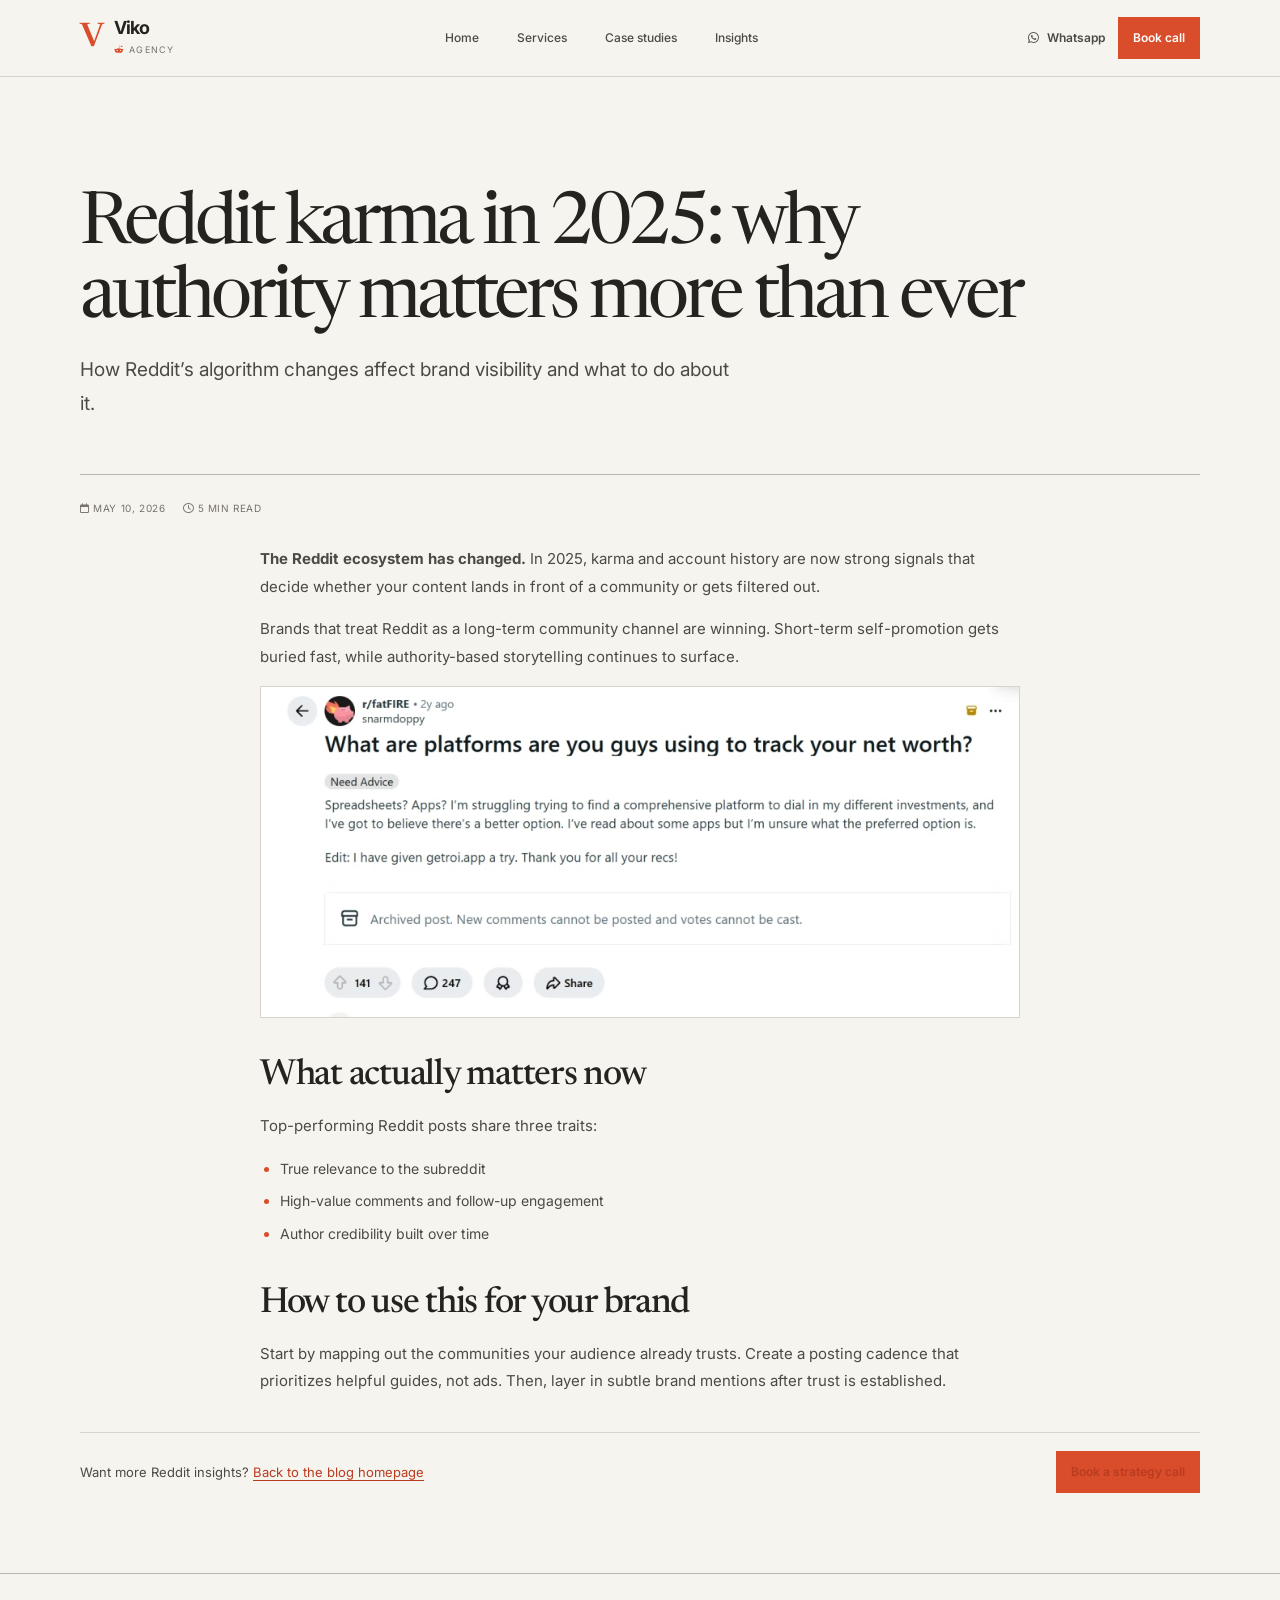
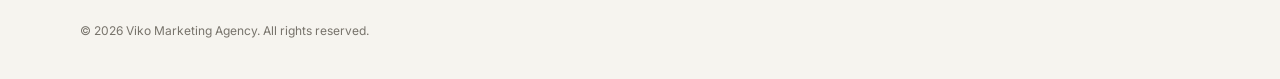
==== blog-post.html @ 3f508599 "Initial Viko website redesign" ====
<!DOCTYPE html>
<html lang="en">

<head>
    <meta charset="UTF-8">
    <meta name="viewport" content="width=device-width, initial-scale=1.0">
    <meta name="description" content="Viko Blog Post - Full article view for Reddit marketing insights">
    <title>Viko Blog Post</title>
    <link rel="icon" href="favicon-96x96.png" type="image/png" sizes="96x96">
    <link rel="icon" href="favicon-48x48.png" type="image/png" sizes="48x48">
    <link rel="shortcut icon" href="favicon.ico">
    <link rel="icon" href="favicon.ico" sizes="any">
    <link rel="apple-touch-icon" href="apple-touch-icon.png" sizes="180x180">
    <link rel="manifest" href="site.webmanifest">
    <meta name="theme-color" content="#f6f4ef">
    <link rel="preconnect" href="https://fonts.googleapis.com">
    <link rel="preconnect" href="https://fonts.gstatic.com" crossorigin>
    <link rel="stylesheet" href="https://cdnjs.cloudflare.com/ajax/libs/font-awesome/6.0.0-beta3/css/all.min.css">
    <link href="https://fonts.googleapis.com/css2?family=Inter:wght@400;500;600;700&family=Newsreader:opsz,wght@6..72,400;6..72,500;6..72,600&display=swap" rel="stylesheet">
    <link rel="stylesheet" href="styles.css">
</head>

<body>
    <header class="site-header">
        <div class="container header-inner">
            <a href="blog.html" class="logo">
                <div class="logo-icon">V</div>
                <div class="logo-text">
                    <h1>Viko</h1>
                    <div class="tagline">
                        <i class="fab fa-reddit-alien"></i>
                        <span>agency</span>
                    </div>
                </div>
            </a>
            <nav class="primary-nav" aria-label="Main navigation">
                <a href="index.html">Home</a>
                <a href="index.html#capabilities">Services</a>
                <a href="index.html#services">Case studies</a>
                <a href="blog.html">Insights</a>
            </nav>
            <div class="header-actions">
                <a href="https://wa.me/254726979973?text=Hi%20Viko%2C%20I%20want%20to%20grow%20on%20Reddit" class="btn btn-wa"
                    role="button" aria-label="Contact via WhatsApp"><i class="fab fa-whatsapp"></i> Whatsapp</a>
                <a href="index.html#booking" class="btn btn-primary">Book call</a>
            </div>
        </div>
    </header>

    <main>
        <section class="hero">
            <div class="container">
                <h1 id="post-title">Loading article…</h1>
                <p id="post-description">Read a full Viko blog article with support for images, video embeds, and rich formatting.</p>
            </div>
        </section>

        <section class="container post-panel">
            <div class="post-meta" id="post-meta"></div>
            <div class="post-content" id="post-content"></div>
            <div class="post-footer">
                <p>Want more Reddit insights? <a href="blog.html">Back to the blog homepage</a></p>
                <a href="index.html#booking" class="btn btn-primary">Book a strategy call</a>
            </div>
        </section>
    </main>

    <footer class="footer">
        <div class="container">
            <p>© 2026 Viko Marketing Agency. All rights reserved.</p>
        </div>
    </footer>

    <script>
        const posts = {
            'blog-1': {
                title: 'Reddit karma in 2025: why authority matters more than ever',
                description: 'How Reddit’s algorithm changes affect brand visibility and what to do about it.',
                date: 'May 10, 2026',
                readTime: '5 min read',
                content: `
                    <p><strong>The Reddit ecosystem has changed.</strong> In 2025, karma and account history are now strong signals that decide whether your content lands in front of a community or gets filtered out.</p>
                    <p>Brands that treat Reddit as a long-term community channel are winning. Short-term self-promotion gets buried fast, while authority-based storytelling continues to surface.</p>
                    <img src="case-study-1.png" alt="Reddit authority campaign snapshot">
                    <h2>What actually matters now</h2>
                    <p>Top-performing Reddit posts share three traits:</p>
                    <ul>
                        <li>True relevance to the subreddit</li>
                        <li>High-value comments and follow-up engagement</li>
                        <li>Author credibility built over time</li>
                    </ul>
                    <h2>How to use this for your brand</h2>
                    <p>Start by mapping out the communities your audience already trusts. Create a posting cadence that prioritizes helpful guides, not ads. Then, layer in subtle brand mentions after trust is established.</p>
                `
            },
            'blog-2': {
                title: 'How to build Reddit authority without direct promotions',
                description: 'Practical strategies for organic community growth and long-term karma gains.',
                date: 'April 22, 2026',
                readTime: '6 min read',
                content: `
                    <p>Direct promotion is rarely welcomed on Reddit. The smarter approach is to earn authority through value-first contributions.</p>
                    <h2>Authority checklist</h2>
                    <ul>
                        <li>Respond to questions with real answers</li>
                        <li>Share case studies without overt selling</li>
                        <li>Use comments to help, not to pitch</li>
                    </ul>
                    <p>This is the content style that builds trust and drives better long-term results.</p>
                `
            },
            'blog-3': {
                title: 'Reddit content funnels: turning posts into qualified leads',
                description: 'How to design campaigns that convert community engagement into business results.',
                date: 'March 30, 2026',
                readTime: '7 min read',
                content: `
                    <p>Reddit content can be the top of a funnel when it’s designed to educate first, then invite conversation.</p>
                    <h2>Funnel stages</h2>
                    <ol>
                        <li>Awareness: a high-value post that solves a problem</li>
                        <li>Interest: comments that answer follow-up questions</li>
                        <li>Consideration: private messages or site visits driven by trust</li>
                    </ol>
                    <p>This process works best when the brand avoids hard selling and focuses on community value.</p>
                `
            },
            'blog-4': {
                title: 'AI SEO for Reddit: optimizing content for LLM indexing',
                description: 'How to structure your Reddit posts for better AI search visibility.',
                date: 'February 18, 2026',
                readTime: '8 min read',
                content: `
                    <p>AI search now indexes Reddit content more aggressively. Posts that answer questions clearly are more likely to be surfaced.</p>
                    <h2>Best practice</h2>
                    <p>Use concise headings and write responses that can be read independently of the comments thread.</p>
                    <img src="case-study-6.png" alt="AI SEO Reddit campaign snapshot">
                `
            },
            'blog-5': {
                title: 'Building community trust: the foundation of Reddit marketing',
                description: 'Why authentic engagement beats paid promotion every time.',
                date: 'January 10, 2026',
                readTime: '6 min read',
                content: `
                    <p>Trust is the most valuable currency on Reddit. Without it, even great content will fail.</p>
                    <h2>What trust looks like</h2>
                    <p>Authentic accounts, consistent activity, and real problem solving.</p>
                `
            },
            'blog-6': {
                title: 'Reputation management on Reddit: crisis prevention and recovery',
                description: 'How to protect and rebuild your brand’s online reputation.',
                date: 'December 5, 2025',
                readTime: '9 min read',
                content: `
                    <p>Reddit communities can turn quickly. The best defense is proactive reputation management.</p>
                    <h2>Recovery plan</h2>
                    <p>Respond transparently, own mistakes, and continue providing value.</p>
                `
            }
        };

        function getQueryParam(name) {
            const urlParams = new URLSearchParams(window.location.search);
            return urlParams.get(name);
        }

        const postId = getQueryParam('id') || 'blog-1';
        const post = posts[postId];

        const titleEl = document.getElementById('post-title');
        const descriptionEl = document.getElementById('post-description');
        const metaEl = document.getElementById('post-meta');
        const contentEl = document.getElementById('post-content');
        const imageSizes = {
            'case-study-1.png': [936, 408],
            'case-study-6.png': [936, 474],
        };

        function optimizeImages(html) {
            return html.replace(/<img([^>]*)src="([^"]+\.png)"([^>]*)>/g, (match, beforeSrc, src, afterSrc) => {
                const [width, height] = imageSizes[src] || [];
                const dimensions = width && height ? ` width="${width}" height="${height}"` : '';
                const avifSrc = src.replace(/\.png$/, '.avif');

                return `<picture>
                    <source srcset="${avifSrc}" type="image/avif">
                    <img${beforeSrc}src="${src}"${afterSrc}${dimensions} loading="lazy" decoding="async">
                </picture>`;
            });
        }

        if (!post) {
            titleEl.textContent = 'Article not found';
            descriptionEl.textContent = 'Return to the blog homepage and pick another story.';
            contentEl.innerHTML = '<p style="color: #f5a623;">We could not find the requested article. <a href="blog.html" style="color: #ff4500; text-decoration: underline;">Go back to the blog</a>.</p>';
        } else {
            titleEl.textContent = post.title;
            descriptionEl.textContent = post.description;
            metaEl.innerHTML = `
                <span><i class="far fa-calendar"></i> ${post.date}</span>
                <span><i class="far fa-clock"></i> ${post.readTime}</span>
            `;
            contentEl.innerHTML = optimizeImages(post.content);
        }
    </script>
</body>

</html>
---- styles.css ----
:root {
    color-scheme: light;
    --paper: #f6f4ef;
    --paper-deep: #eeeae2;
    --ink: #25231f;
    --ink-soft: #4d4a44;
    --muted: #77736b;
    --line: #d9d4ca;
    --line-strong: #bdb6aa;
    --accent: #d94d2b;
    --accent-dark: #b93b20;
    --viko-bg: var(--paper);
    --viko-card: #fffefa;
    --viko-border: var(--line);
    --viko-orange: var(--accent);
    --viko-orange-bright: var(--accent);
    --viko-orange-glow: transparent;
    --viko-blue: #4a7dff;
    --viko-purple: #8a63d2;
    --viko-text: var(--ink);
    --viko-meta: var(--muted);
    --serif: 'Newsreader', Georgia, serif;
    --sans: 'Inter', Arial, sans-serif;
    --measure: 1120px;
}

*, *::before, *::after { box-sizing: border-box; }
html { scroll-behavior: smooth; scroll-padding-top: 88px; }
body {
    margin: 0;
    min-width: 320px;
    overflow-x: hidden;
    background: var(--paper);
    color: var(--ink);
    font: 400 16px/1.7 var(--sans);
    -webkit-font-smoothing: antialiased;
}
::selection { background: var(--accent); color: #fff; }
a { color: inherit; }
button, input, textarea { font: inherit; }
button { color: inherit; }
img { display: block; max-width: 100%; }
.container { width: min(calc(100% - 64px), var(--measure)); margin-inline: auto; }
.gradient-bg, .noise { display: none; }

/* Quiet masthead: wordmark, clear text navigation, and one direct action. */
.site-header {
    position: sticky;
    z-index: 100;
    top: 0;
    border-bottom: 1px solid var(--line);
    background: rgba(246,244,239,.96);
    backdrop-filter: blur(12px);
    -webkit-backdrop-filter: blur(12px);
}
.header-inner { display: flex; min-height: 76px; align-items: center; justify-content: space-between; gap: 26px; }
.logo { display: inline-flex; flex: 0 0 auto; align-items: center; gap: 10px; color: var(--ink); text-decoration: none; }
.logo * { text-decoration: none; }
.logo-icon { color: var(--accent); font: 600 34px/.9 var(--serif); }
.logo-text h1 { margin: 0; font: 700 18px/1.1 var(--sans); letter-spacing: -.06em; }
.logo-text .tagline { display: flex; align-items: center; gap: 5px; margin-top: 4px; color: var(--muted); font-size: 9px; letter-spacing: .13em; text-transform: uppercase; }
.tagline i { color: var(--accent); }
.primary-nav { display: flex; align-items: center; justify-content: center; gap: clamp(18px, 3vw, 38px); }
.primary-nav a { color: var(--ink-soft); font-size: 12px; font-weight: 500; text-decoration: none; transition: color .16s ease; }
.primary-nav a:hover { color: var(--accent); }
.header-actions { display: flex; flex: 0 0 auto; align-items: center; gap: 13px; }

.btn {
    display: inline-flex;
    min-height: 42px;
    align-items: center;
    justify-content: center;
    gap: 8px;
    padding: 9px 15px;
    border: 0;
    border-radius: 0;
    background: transparent;
    color: var(--ink);
    cursor: pointer;
    font-size: 12px;
    font-weight: 600;
    line-height: 1.35;
    text-decoration: none;
    transition: color .16s ease, background .16s ease;
}
.btn:hover { color: var(--accent); }
.btn:focus-visible, a:focus-visible, summary:focus-visible { outline: 2px solid var(--accent); outline-offset: 4px; }
.btn-primary { background: var(--accent); color: #fff; }
.btn-primary:hover { background: var(--accent-dark); color: #fff; }
.btn-outline { padding-inline: 0; border-bottom: 1px solid var(--line-strong); }
.btn-wa { padding-inline: 0; color: var(--ink-soft); }
.btn-wa:hover { color: var(--accent); }
.cta-row { display: flex; flex-wrap: wrap; align-items: center; gap: 10px 19px; margin-top: 27px; }
.cta-row .btn-outline { min-height: 38px; }

/* Front page: one strong statement, compact proof, then useful detail. */
.hero { padding: clamp(66px, 9vw, 112px) 0 54px; text-align: left; }
.hero-grid { display: grid; grid-template-columns: minmax(0,1.2fr) minmax(330px,.8fr); align-items: end; gap: clamp(38px, 5vw, 72px); }
.hero-title, .hero h1 {
    max-width: 900px;
    margin: 0 0 22px;
    color: var(--ink);
    font: 400 clamp(58px, 8vw, 104px)/.98 var(--serif);
    letter-spacing: -.055em;
}
.hero > .container > h1 { max-width: 1000px; margin-bottom: 16px; font-size: clamp(40px, 6vw, 72px); line-height: 1.03; }
.hero-title span { color: var(--accent); font-style: italic; }
.hero p { max-width: 650px; margin: 0; color: var(--ink-soft); font-size: clamp(16px, 1.8vw, 19px); line-height: 1.75; }
.hero-grid > div:first-child > p { max-width: 620px; }
.hero-stats { display: flex; flex-wrap: wrap; gap: 0; margin-top: 36px; border-block: 1px solid var(--line); }
.stat { display: flex; align-items: baseline; gap: 8px; padding: 12px 20px 12px 0; margin-right: 20px; }
.stat + .stat { padding-left: 20px; border-left: 1px solid var(--line); }
.stat-number { color: var(--ink); font: 600 22px/1.2 var(--serif); letter-spacing: -.03em; }
.stat-label { color: var(--muted); font-size: 11px; }
.hero-visual { min-width: 0; }
.package-preview { padding: 0; border: 0; background: transparent; box-shadow: none; }
.package-preview-header { padding: 0 0 14px; border-bottom: 1px solid var(--line-strong); }
.eyebrow, .section-kicker { color: var(--accent); font-size: 10px; font-weight: 700; letter-spacing: .13em; text-transform: uppercase; }
.package-preview h2 { margin: 7px 0 0; font: 500 23px/1.15 var(--serif); letter-spacing: -.025em; }
.package-count { display: none; }
.package-preview-list { padding: 0; }
.package-preview-item { display: grid; grid-template-columns: 1fr auto; gap: 2px 10px; padding: 12px 0; border-bottom: 1px solid var(--line); }
.package-preview-item strong, .package-preview-item span { display: block; }
.package-preview-icon { display: none; }
.package-preview-item strong { font-size: 11px; font-weight: 600; }
.package-preview-item span { color: var(--muted); font-size: 10px; }
.package-preview-price { grid-column: 2; grid-row: 1 / span 2; align-self: center; color: var(--ink-soft); font-size: 10px; white-space: nowrap; }
.package-preview > .btn { width: auto !important; margin-top: 14px !important; padding-left: 0; }

main > section { scroll-margin-top: 88px; }
.content-section, .packages-section { padding: clamp(66px, 8vw, 105px) 0; }
.content-section:nth-of-type(even) { background: transparent; }
.section-heading-row { display: flex; align-items: end; justify-content: space-between; gap: 42px; margin-bottom: 34px; }
.section-heading-row > div { max-width: 690px; }
.section-heading-row > p { max-width: 380px; margin: 0 0 3px; color: var(--muted); font-size: 13px; }
.section-title { max-width: 760px; margin: 9px 0 0; color: var(--ink); font: 400 clamp(34px, 4.8vw, 58px)/1.05 var(--serif); letter-spacing: -.045em; }
.section-lead { max-width: 720px; margin: 13px 0 32px; color: var(--ink-soft); font-size: 14px; }
.split-section { display: grid; grid-template-columns: 1.05fr .95fr; gap: clamp(34px, 7vw, 96px); }
.narrative-panel, .proof-panel { padding: 0; border: 0; border-radius: 0; background: transparent; box-shadow: none; }
.narrative-panel h2, .proof-panel h3 { margin: 9px 0 18px; color: var(--ink); font: 400 clamp(28px, 3.5vw, 42px)/1.13 var(--serif); letter-spacing: -.04em; }
.narrative-panel p, .proof-panel p { color: var(--ink-soft); font-size: 14px; }
.proof-panel { padding-left: clamp(24px, 4vw, 54px); border-left: 1px solid var(--line-strong); }
.proof-panel h3 { font-size: 30px; }
.proof-list { display: grid; margin-top: 22px; border-top: 1px solid var(--line); }
.proof-item { display: flex; align-items: baseline; gap: 14px; padding: 12px 0; border-bottom: 1px solid var(--line); }
.proof-item > i { color: var(--accent); font-size: 12px; }
.proof-item strong, .proof-item span { display: block; }
.proof-item strong { font-size: 12px; }
.proof-item span { margin-top: 2px; color: var(--muted); font-size: 11px; }

/* Services as an indexed editorial list, not a collection of floating cards. */
.capability-grid, .why-grid { display: grid; grid-template-columns: repeat(2,minmax(0,1fr)); column-gap: clamp(24px, 6vw, 80px); counter-reset: service; }
.capability-card, .why-card { position: relative; min-height: 0; padding: 19px 0 21px; border: 0; border-top: 1px solid var(--line); border-radius: 0; background: transparent; box-shadow: none; transition: border-color .18s ease; }
.capability-card { display: grid; grid-template-columns: 32px 1fr; align-content: start; column-gap: 10px; counter-increment: service; }
.capability-card::before { grid-row: 1 / span 2; color: var(--accent); content: '0' counter(service); font: 500 13px var(--serif); }
.capability-card > i, .why-card > i { display: none; }
.capability-card h3, .why-card h3 { margin: 0 0 5px; color: var(--ink); font: 500 22px/1.25 var(--serif); letter-spacing: -.02em; }
.capability-card p, .why-card p { grid-column: 2; max-width: 490px; margin: 0; color: var(--muted); font-size: 12px; line-height: 1.65; }
.capability-card:hover, .why-card:hover { transform: none; border-color: var(--accent); background: transparent; }
.why-card { padding-left: 0; }
.why-card h3 { font-size: 20px; }
.why-card p { grid-column: auto; }

.packages-section { border-block: 1px solid var(--line); background: var(--paper-deep); }
.packages-grid { display: grid; grid-template-columns: repeat(3,minmax(0,1fr)); margin-top: 31px; border-top: 1px solid var(--line-strong); }
.package-card { display: flex; flex-direction: column; padding: 23px 24px 18px 0; border: 0; border-radius: 0; border-top: 3px solid transparent; background: transparent; box-shadow: none; }
.package-card + .package-card { padding-left: 24px; border-left: 1px solid var(--line); }
.package-card.featured { border-color: var(--accent); background: transparent; box-shadow: none; }
.package-card-top { display: flex; align-items: center; justify-content: space-between; gap: 12px; }
.package-card-icon { display: none; }
.package-tag { padding: 0; border: 0; border-radius: 0; color: var(--muted); font-size: 9px; letter-spacing: .12em; text-transform: uppercase; }
.package-card h3 { min-height: 0; margin: 21px 0 11px; color: var(--ink); font: 500 27px/1.08 var(--serif); letter-spacing: -.035em; }
.package-price { color: var(--ink); font: 500 30px/1.2 var(--serif); letter-spacing: -.035em; }
.package-price span { color: var(--muted); font: 400 11px var(--sans); letter-spacing: 0; }
.package-summary { min-height: 64px; margin: 12px 0 17px; color: var(--ink-soft); font-size: 12px; }
.package-features { display: grid; gap: 8px; margin: 0 0 21px; padding: 15px 0 0; border-top: 1px solid var(--line); list-style: none; }
.package-features li { position: relative; padding-left: 15px; color: var(--ink-soft); font-size: 11px; }
.package-features li::before { position: absolute; top: 0; left: 0; color: var(--accent); content: '—'; }
.package-card > .btn { width: max-content; margin-top: auto; }

#services.container { padding-top: 76px; padding-bottom: 78px; }
#services > .section-title { margin-bottom: 24px; }
.services-grid { display: grid; grid-template-columns: 1fr; }
.service-tile { display: grid; grid-template-columns: 22px minmax(0,1fr) minmax(130px,220px); align-items: center; gap: 14px; padding: 14px 0; border: 0; border-top: 1px solid var(--line); border-radius: 0; background: transparent; cursor: pointer; transition: border-color .18s ease; }
.service-tile:last-child { border-bottom: 1px solid var(--line); }
.service-tile:hover { transform: none; border-color: var(--accent); background: transparent; }
.service-icon { color: var(--accent); font-size: 12px; }
.service-tile h3 { margin: 0; color: var(--ink); font: 500 20px/1.2 var(--serif); }
.service-tile:hover h3 { color: var(--accent-dark); }
.service-thumb-container { overflow: hidden; border: 0; border-radius: 0; background: var(--paper-deep); }
.service-thumb-container picture { display: block; }
.service-thumb { width: 100%; height: 76px; object-fit: cover; filter: saturate(.78); transition: filter .2s ease; }
.service-tile:hover .service-thumb { transform: none; filter: saturate(1); }

.faq-grid { display: grid; grid-template-columns: 1fr; border-top: 1px solid var(--line-strong); }
.faq-item { padding: 17px 0; border: 0; border-bottom: 1px solid var(--line); border-radius: 0; background: transparent; box-shadow: none; }
.faq-item summary { position: relative; padding-right: 34px; color: var(--ink); cursor: pointer; font: 500 21px/1.3 var(--serif); list-style: none; }
.faq-item summary::-webkit-details-marker { display: none; }
.faq-item summary::after { position: absolute; top: -2px; right: 4px; color: var(--accent); content: '+'; font: 400 24px var(--sans); }
.faq-item[open] summary::after { content: '−'; }
.faq-item p { max-width: 760px; margin: 12px 0 0; color: var(--muted); font-size: 13px; }
.booking-section { margin: 72px 0; padding: clamp(30px, 6vw, 62px) 0; border: 0; border-block: 1px solid var(--line-strong); border-radius: 0; background: transparent; box-shadow: none; text-align: center; }
.booking-header h2 { margin: 0; color: var(--ink); font: 400 clamp(38px, 6vw, 66px)/1.02 var(--serif); letter-spacing: -.05em; }
.booking-header p { margin: 13px 0 22px; color: var(--muted); font-size: 14px; }
.booking-btn-group { display: flex; flex-wrap: wrap; justify-content: center; gap: 12px 21px; }
.inquiry-form { margin-bottom: 80px; padding: 0; border: 0; border-radius: 0; background: transparent; box-shadow: none; }
.inquiry-form h2 { margin: 0 0 12px !important; color: var(--ink); font: 400 clamp(35px, 5vw, 54px)/1.08 var(--serif) !important; }
.inquiry-form > p { color: var(--muted) !important; font-size: 14px !important; }
.form-grid { display: grid; grid-template-columns: 1fr 1fr; gap: 22px; }
.form-group { position: relative; }
.form-group.full-width { grid-column: 1 / -1; }
.form-group input, .form-group textarea { width: 100%; padding: 15px 2px 10px; border: 0; border-bottom: 1px solid var(--line-strong); border-radius: 0; outline: none; background: transparent; color: var(--ink); }
.form-group textarea { min-height: 105px; resize: vertical; }
.form-group input:focus, .form-group textarea:focus { border-color: var(--accent); box-shadow: none; }
.form-group label { position: absolute; top: 12px; left: 2px; color: var(--muted); pointer-events: none; transition: transform .15s ease, font-size .15s ease; }
.form-group input:focus ~ label, .form-group input:not(:placeholder-shown) ~ label, .form-group textarea:focus ~ label, .form-group textarea:not(:placeholder-shown) ~ label { transform: translateY(-9px); color: var(--accent); font-size: 10px; }

.footer { padding: 35px 0 25px; border-top: 1px solid var(--line-strong); background: transparent; }
.footer-grid { display: grid; grid-template-columns: 1.5fr 1fr 1fr 1fr; gap: 24px; }
.footer h3, .footer h4 { color: var(--ink); }
.footer p, .footer li { color: var(--muted); font-size: 12px; }
.footer a { color: var(--ink-soft); text-decoration: none; }
.footer a:hover { color: var(--accent); }
.footer ul { padding: 0; list-style: none; }
.social-links { display: flex; gap: 12px; }
.social-links a { color: var(--ink-soft); }
.social-links a:hover { color: var(--accent); }

/* Long-form pages read like articles, with metadata and media on the same grid. */
.service-panel, .case-panel, .post-panel { margin: 0 auto 80px; padding: 25px 0 0; border: 0; border-top: 1px solid var(--line-strong); border-radius: 0; background: transparent; box-shadow: none; }
.service-panel { width: min(calc(100% - 64px), var(--measure)); }
.service-meta, .case-meta, .post-meta { display: flex; flex-wrap: wrap; justify-content: flex-start; gap: 8px 18px; margin-bottom: 28px; }
.service-meta span, .case-meta span, .post-meta span { padding: 0; border: 0; border-radius: 0; background: transparent; color: var(--muted); font-size: 10px; letter-spacing: .06em; text-transform: uppercase; }
.service-content, .case-content, .post-content { max-width: 760px; margin-inline: auto; }
.case-title, .post-title { color: var(--ink); font: 400 clamp(36px, 5vw, 58px)/1.05 var(--serif); letter-spacing: -.045em; }
.service-content h2, .case-content h2, .case-content h3, .post-content h2, .post-content h3 { margin: 38px 0 12px; color: var(--ink); font: 500 clamp(25px, 3.2vw, 36px)/1.13 var(--serif); letter-spacing: -.035em; }
.case-content h3, .post-content h3 { font-size: 27px; }
.service-content p, .case-content p, .post-content p, .post-footer p { color: var(--ink-soft); font-size: 15px; line-height: 1.85; }
.service-content ul, .case-content ul, .post-content ul, .post-content ol { display: grid; gap: 9px; margin: 17px 0 26px; padding-left: 20px; color: var(--ink-soft); font-size: 14px; }
.service-content li::marker, .case-content li::marker, .post-content li::marker { color: var(--accent); }
.service-image { margin-top: 28px; }
.service-image img, .case-content img, .post-content img, .case-content iframe, .post-content iframe { width: 100%; height: auto; border: 1px solid var(--line); border-radius: 0; }
.service-image picture, .case-content picture, .post-content picture { display: block; }
.case-content figure { margin: 30px 0; }
.case-content figcaption { margin-top: 9px; color: var(--muted); font-size: 11px; }
.case-content img.readable-screenshot { width: auto; max-width: 100%; margin-inline: auto; }
.case-content blockquote { margin: 26px 0; padding: 5px 0 5px 19px; border-left: 2px solid var(--accent); background: transparent; color: var(--ink-soft); font: 400 22px/1.4 var(--serif); }
.case-content a, .post-content a, .post-footer a { color: var(--accent-dark); text-decoration-thickness: 1px; text-underline-offset: 3px; }
.case-content a:hover, .post-content a:hover, .post-footer a:hover { color: var(--ink); }
.post-footer { display: flex; flex-wrap: wrap; align-items: center; justify-content: space-between; gap: 16px; margin-top: 37px; padding-top: 18px; border-top: 1px solid var(--line); }
.post-footer p { margin: 0; font-size: 13px; }

.blog-grid { display: grid; grid-template-columns: 1fr; padding-bottom: 75px; }
.blog-card { display: grid; grid-template-columns: 180px minmax(0,1fr); overflow: hidden; border: 0; border-top: 1px solid var(--line); border-radius: 0; background: transparent; box-shadow: none; transition: border-color .18s ease; }
.blog-card:last-child { border-bottom: 1px solid var(--line); }
.blog-card:hover { transform: none; border-color: var(--accent); }
.blog-image { display: grid; min-height: 142px; place-items: center; border: 0; background: var(--paper-deep); color: var(--accent); font-size: 27px; }
.blog-content { padding: 18px 0 18px 24px; }
.blog-meta { display: flex; flex-wrap: wrap; gap: 12px; color: var(--muted); font-size: 10px; }
.blog-content h3 { margin: 8px 0 5px; color: var(--ink); font: 500 25px/1.15 var(--serif); letter-spacing: -.025em; }
.blog-content p { margin: 0 0 9px; color: var(--muted); font-size: 12px; }
.read-more { color: var(--accent-dark); font-size: 11px; font-weight: 600; text-decoration: none; }
.read-more i { margin-left: 5px; }

.modal { position: fixed; z-index: 200; inset: 0; display: none; align-items: center; justify-content: center; padding: 20px; background: rgba(37,35,31,.52); backdrop-filter: blur(3px); }
.modal.active { display: flex; }
.modal-content { position: relative; width: min(100%, 760px); max-height: min(88vh, 900px); overflow: auto; padding: 34px; border: 1px solid var(--line-strong); border-radius: 0; background: var(--paper); box-shadow: 0 18px 55px rgba(37,35,31,.16); }
.modal-close { position: absolute; top: 12px; right: 15px; border: 0; background: transparent; color: var(--ink); cursor: pointer; font-size: 27px; }
.modal-title { margin: 0 42px 8px 0; color: var(--ink); font: 500 32px/1.1 var(--serif); }
.modal-meta, .modal-body { color: var(--ink-soft); }
#calendlyContainer { width: min(100%, 900px); height: min(85vh, 800px); overflow: hidden; padding: 0; }
#calendlyInline, #calendlyInline iframe, .calendly-inline-widget, #calendlyContainer iframe { width: 100% !important; height: 100% !important; }

.comparison-section { border-block: 1px solid var(--line); background: var(--paper-deep); }
.comparison-wrap { overflow-x: auto; }
.comparison-table { width: 100%; border-collapse: collapse; text-align: left; }
.comparison-table th, .comparison-table td { min-width: 170px; padding: 15px 18px; border-bottom: 1px solid var(--line); vertical-align: top; }
.comparison-table thead th { color: var(--muted); font-size: 10px; font-weight: 600; letter-spacing: .1em; text-transform: uppercase; }
.comparison-table tbody th { color: var(--ink); font: 500 18px/1.25 var(--serif); }
.comparison-table td { color: var(--ink-soft); font-size: 12px; }
.comparison-table th:last-child, .comparison-table td:last-child { color: var(--ink); }

body.thankyou-page { display: flex; min-height: 100vh; align-items: center; justify-content: center; padding: 24px; text-align: center; }
.panel { width: min(100%, 650px); padding: clamp(32px, 7vw, 64px); border: 0; border-block: 1px solid var(--line-strong); border-radius: 0; background: transparent; box-shadow: none; }
.panel h1 { margin: 0 0 15px; color: var(--ink); font: 400 clamp(42px, 8vw, 68px)/1.02 var(--serif); letter-spacing: -.05em; }
.panel p { margin: 0 0 25px; color: var(--muted); font-size: 15px; }

@media (max-width: 900px) {
    .hero-grid { grid-template-columns: 1fr; align-items: start; }
    .hero-visual { max-width: 620px; }
    .package-preview-list { display: grid; grid-template-columns: repeat(3,minmax(0,1fr)); gap: 15px; }
    .package-preview-item { grid-template-columns: 1fr; align-content: start; }
    .package-preview-price { grid-column: auto; grid-row: auto; margin-top: 5px; }
    .split-section { grid-template-columns: 1fr; gap: 30px; }
    .proof-panel { padding: 25px 0 0; border-top: 1px solid var(--line-strong); border-left: 0; }
    .packages-grid { grid-template-columns: 1fr; }
    .package-card, .package-card + .package-card { padding: 22px 0; border-left: 0; border-bottom: 1px solid var(--line); }
    .package-card.featured { border-color: var(--accent); }
    .package-summary { min-height: 0; }
    .footer-grid { grid-template-columns: repeat(2,minmax(0,1fr)); }
}

@media (max-width: 640px) {
    .container, .service-panel { width: min(calc(100% - 36px), var(--measure)); }
    .header-inner { min-height: 65px; flex-wrap: wrap; gap: 0 12px; padding-block: 9px; }
    .logo-icon { font-size: 29px; }
    .logo-text h1 { font-size: 16px; }
    .primary-nav { order: 3; flex: 1 0 100%; justify-content: space-between; gap: 7px; padding-top: 9px; border-top: 1px solid var(--line); }
    .primary-nav a { font-size: 10px; white-space: nowrap; }
    .header-actions { margin-left: auto; }
    .header-actions .btn { min-height: 35px; padding: 7px 10px; font-size: 10px; white-space: nowrap; }
    .header-actions .btn-wa { display: none; }
    .header-actions .btn i { display: none; }
    .hero { padding: 60px 0 42px; }
    .hero-title, .hero h1 { font-size: clamp(53px, 14vw, 74px); }
    .hero-grid { gap: 33px; }
    .hero-stats { margin-top: 26px; }
    .hero-stats { display: grid; grid-template-columns: repeat(3,minmax(0,1fr)); }
    .stat { display: block; padding: 10px 7px 10px 0; margin: 0; }
    .stat + .stat { padding-left: 7px; }
    .stat-number { font-size: 18px; }
    .stat-label { display: block; font-size: 9px; }
    .cta-row { gap: 7px 14px; }
    .cta-row .btn { font-size: 10px; }
    .package-preview-list { grid-template-columns: 1fr; gap: 0; }
    .package-preview-item { grid-template-columns: 1fr auto; }
    .package-preview-price { grid-column: 2; grid-row: 1 / span 2; margin: 0; }
    .content-section, .packages-section { padding: 58px 0; }
    .section-heading-row { display: block; margin-bottom: 24px; }
    .section-heading-row > p { margin-top: 14px; }
    .capability-grid, .why-grid { grid-template-columns: 1fr; }
    .capability-card { padding-block: 15px; }
    .service-tile { grid-template-columns: 18px minmax(0,1fr) 86px; gap: 9px; }
    .service-tile h3 { font-size: 16px; }
    .service-thumb { height: 57px; }
    .booking-section { margin: 48px 0; }
    .booking-btn-group { flex-direction: column; align-items: center; }
    .booking-btn-group .btn { width: max-content; }
    .form-grid { grid-template-columns: 1fr; }
    .form-group.full-width { grid-column: auto; }
    .inquiry-form form > div:last-child { flex-direction: column; align-items: flex-start; }
    .footer-grid { grid-template-columns: 1fr 1fr; gap: 15px; }
    .service-panel, .case-panel, .post-panel { margin-bottom: 55px; padding-top: 18px; }
    .service-meta, .case-meta, .post-meta { gap: 7px 12px; }
    .post-footer { align-items: flex-start; flex-direction: column; }
    .blog-grid { padding-bottom: 55px; }
    .blog-card { grid-template-columns: 76px minmax(0,1fr); }
    .blog-image { min-height: 120px; font-size: 20px; }
    .blog-content { padding: 13px 0 13px 14px; }
    .blog-content h3 { font-size: 20px; }
    .comparison-table th, .comparison-table td { min-width: 145px; padding: 12px 10px; }
    .comparison-table tbody th { min-width: 110px; }
    .modal-content { padding: 28px 19px; }
    #calendlyContainer { height: 90vh; }
}

@media (prefers-reduced-motion: reduce) {
    *, *::before, *::after { scroll-behavior: auto !important; animation-duration: .01ms !important; animation-iteration-count: 1 !important; transition-duration: .01ms !important; }
}
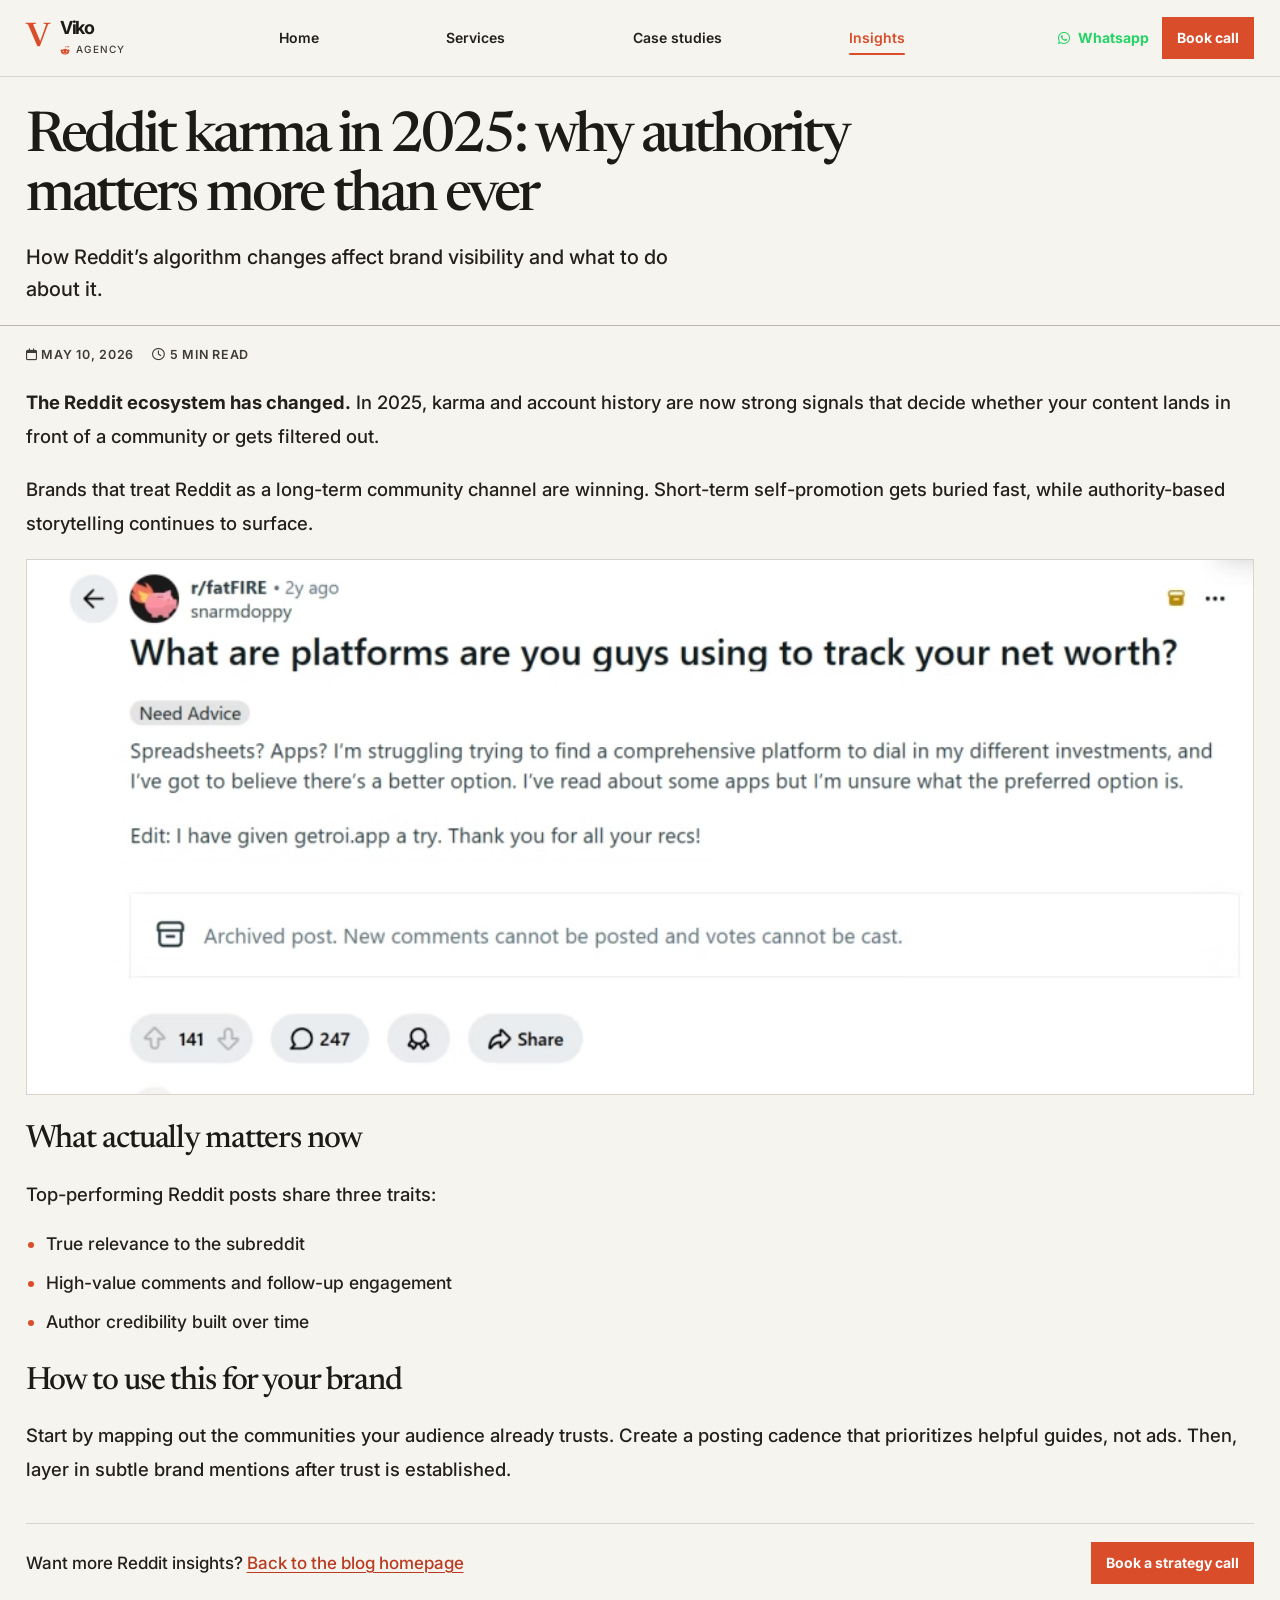
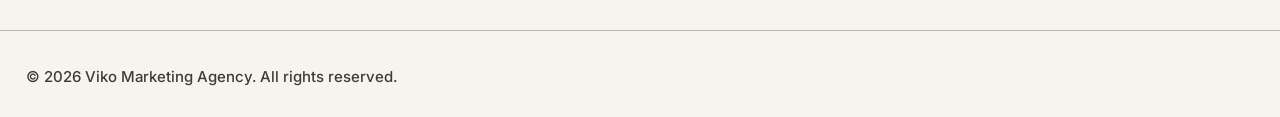
==== commit a160b3f2: "Navbar: stretch links across the header + active-state highlighting - primary-nav fills the space be" ====
--- a/blog-post.html
+++ b/blog-post.html
@@ -18,6 +18,7 @@
     <link rel="stylesheet" href="https://cdnjs.cloudflare.com/ajax/libs/font-awesome/6.0.0-beta3/css/all.min.css">
     <link href="https://fonts.googleapis.com/css2?family=Inter:wght@400;500;600;700&family=Newsreader:opsz,wght@6..72,400;6..72,500;6..72,600&display=swap" rel="stylesheet">
     <link rel="stylesheet" href="styles.css">
+    <script src="nav.js" defer></script>
 </head>
 
 <body>
@@ -71,103 +72,16 @@
         </div>
     </footer>
 
+    <!-- Articles come from insights.js — that file is where you add, edit, or delete articles. -->
+    <script src="insights.js"></script>
     <script>
-        const posts = {
-            'blog-1': {
-                title: 'Reddit karma in 2025: why authority matters more than ever',
-                description: 'How Reddit’s algorithm changes affect brand visibility and what to do about it.',
-                date: 'May 10, 2026',
-                readTime: '5 min read',
-                content: `
-                    <p><strong>The Reddit ecosystem has changed.</strong> In 2025, karma and account history are now strong signals that decide whether your content lands in front of a community or gets filtered out.</p>
-                    <p>Brands that treat Reddit as a long-term community channel are winning. Short-term self-promotion gets buried fast, while authority-based storytelling continues to surface.</p>
-                    <img src="case-study-1.png" alt="Reddit authority campaign snapshot">
-                    <h2>What actually matters now</h2>
-                    <p>Top-performing Reddit posts share three traits:</p>
-                    <ul>
-                        <li>True relevance to the subreddit</li>
-                        <li>High-value comments and follow-up engagement</li>
-                        <li>Author credibility built over time</li>
-                    </ul>
-                    <h2>How to use this for your brand</h2>
-                    <p>Start by mapping out the communities your audience already trusts. Create a posting cadence that prioritizes helpful guides, not ads. Then, layer in subtle brand mentions after trust is established.</p>
-                `
-            },
-            'blog-2': {
-                title: 'How to build Reddit authority without direct promotions',
-                description: 'Practical strategies for organic community growth and long-term karma gains.',
-                date: 'April 22, 2026',
-                readTime: '6 min read',
-                content: `
-                    <p>Direct promotion is rarely welcomed on Reddit. The smarter approach is to earn authority through value-first contributions.</p>
-                    <h2>Authority checklist</h2>
-                    <ul>
-                        <li>Respond to questions with real answers</li>
-                        <li>Share case studies without overt selling</li>
-                        <li>Use comments to help, not to pitch</li>
-                    </ul>
-                    <p>This is the content style that builds trust and drives better long-term results.</p>
-                `
-            },
-            'blog-3': {
-                title: 'Reddit content funnels: turning posts into qualified leads',
-                description: 'How to design campaigns that convert community engagement into business results.',
-                date: 'March 30, 2026',
-                readTime: '7 min read',
-                content: `
-                    <p>Reddit content can be the top of a funnel when it’s designed to educate first, then invite conversation.</p>
-                    <h2>Funnel stages</h2>
-                    <ol>
-                        <li>Awareness: a high-value post that solves a problem</li>
-                        <li>Interest: comments that answer follow-up questions</li>
-                        <li>Consideration: private messages or site visits driven by trust</li>
-                    </ol>
-                    <p>This process works best when the brand avoids hard selling and focuses on community value.</p>
-                `
-            },
-            'blog-4': {
-                title: 'AI SEO for Reddit: optimizing content for LLM indexing',
-                description: 'How to structure your Reddit posts for better AI search visibility.',
-                date: 'February 18, 2026',
-                readTime: '8 min read',
-                content: `
-                    <p>AI search now indexes Reddit content more aggressively. Posts that answer questions clearly are more likely to be surfaced.</p>
-                    <h2>Best practice</h2>
-                    <p>Use concise headings and write responses that can be read independently of the comments thread.</p>
-                    <img src="case-study-6.png" alt="AI SEO Reddit campaign snapshot">
-                `
-            },
-            'blog-5': {
-                title: 'Building community trust: the foundation of Reddit marketing',
-                description: 'Why authentic engagement beats paid promotion every time.',
-                date: 'January 10, 2026',
-                readTime: '6 min read',
-                content: `
-                    <p>Trust is the most valuable currency on Reddit. Without it, even great content will fail.</p>
-                    <h2>What trust looks like</h2>
-                    <p>Authentic accounts, consistent activity, and real problem solving.</p>
-                `
-            },
-            'blog-6': {
-                title: 'Reputation management on Reddit: crisis prevention and recovery',
-                description: 'How to protect and rebuild your brand’s online reputation.',
-                date: 'December 5, 2025',
-                readTime: '9 min read',
-                content: `
-                    <p>Reddit communities can turn quickly. The best defense is proactive reputation management.</p>
-                    <h2>Recovery plan</h2>
-                    <p>Respond transparently, own mistakes, and continue providing value.</p>
-                `
-            }
-        };
-
         function getQueryParam(name) {
             const urlParams = new URLSearchParams(window.location.search);
             return urlParams.get(name);
         }
 
         const postId = getQueryParam('id') || 'blog-1';
-        const post = posts[postId];
+        const post = INSIGHTS.find(item => item.id === postId);
 
         const titleEl = document.getElementById('post-title');
         const descriptionEl = document.getElementById('post-description');
@@ -175,7 +89,6 @@
         const contentEl = document.getElementById('post-content');
         const imageSizes = {
             'case-study-1.png': [936, 408],
-            'case-study-6.png': [936, 474],
         };
 
         function optimizeImages(html) {
--- a/styles.css
+++ b/styles.css
@@ -2,9 +2,9 @@
     color-scheme: light;
     --paper: #f6f4ef;
     --paper-deep: #eeeae2;
-    --ink: #25231f;
-    --ink-soft: #4d4a44;
-    --muted: #77736b;
+    --ink: #1d1b17;
+    --ink-soft: #232019;
+    --muted: #403c33;
     --line: #d9d4ca;
     --line-strong: #bdb6aa;
     --accent: #d94d2b;
@@ -21,7 +21,7 @@
     --viko-meta: var(--muted);
     --serif: 'Newsreader', Georgia, serif;
     --sans: 'Inter', Arial, sans-serif;
-    --measure: 1120px;
+    --measure: 1400px;
 }
 
 *, *::before, *::after { box-sizing: border-box; }
@@ -32,7 +32,7 @@
     overflow-x: hidden;
     background: var(--paper);
     color: var(--ink);
-    font: 400 16px/1.7 var(--sans);
+    font: 500 19px/1.7 var(--sans);
     -webkit-font-smoothing: antialiased;
 }
 ::selection { background: var(--accent); color: #fff; }
@@ -40,7 +40,7 @@
 button, input, textarea { font: inherit; }
 button { color: inherit; }
 img { display: block; max-width: 100%; }
-.container { width: min(calc(100% - 64px), var(--measure)); margin-inline: auto; }
+.container { width: 100%; margin-inline: auto; padding-inline: clamp(16px, 2vw, 32px); }
 .gradient-bg, .noise { display: none; }
 
 /* Quiet masthead: wordmark, clear text navigation, and one direct action. */
@@ -58,11 +58,14 @@
 .logo * { text-decoration: none; }
 .logo-icon { color: var(--accent); font: 600 34px/.9 var(--serif); }
 .logo-text h1 { margin: 0; font: 700 18px/1.1 var(--sans); letter-spacing: -.06em; }
-.logo-text .tagline { display: flex; align-items: center; gap: 5px; margin-top: 4px; color: var(--muted); font-size: 9px; letter-spacing: .13em; text-transform: uppercase; }
+.logo-text .tagline { display: flex; align-items: center; gap: 5px; margin-top: 4px; color: var(--muted); font-size: 10px; letter-spacing: .13em; text-transform: uppercase; }
 .tagline i { color: var(--accent); }
-.primary-nav { display: flex; align-items: center; justify-content: center; gap: clamp(18px, 3vw, 38px); }
-.primary-nav a { color: var(--ink-soft); font-size: 12px; font-weight: 500; text-decoration: none; transition: color .16s ease; }
+.primary-nav { flex: 1 1 auto; display: flex; align-items: center; justify-content: space-evenly; gap: clamp(8px, 1vw, 14px); padding-inline: clamp(0px, 1vw, 16px); }
+.primary-nav a { position: relative; padding: 3px 0; color: var(--ink-soft); font-size: 14px; font-weight: 600; text-decoration: none; transition: color .16s ease; }
+.primary-nav a::after { content: ''; position: absolute; left: 0; bottom: -2px; width: 100%; height: 2px; border-radius: 1px; background: var(--accent); transform: scaleX(0); transform-origin: left center; transition: transform .22s ease; }
 .primary-nav a:hover { color: var(--accent); }
+.primary-nav a:hover::after, .primary-nav a[aria-current="page"]::after { transform: scaleX(1); }
+.primary-nav a[aria-current="page"] { color: var(--accent); }
 .header-actions { display: flex; flex: 0 0 auto; align-items: center; gap: 13px; }
 
 .btn {
@@ -77,8 +80,8 @@
     background: transparent;
     color: var(--ink);
     cursor: pointer;
-    font-size: 12px;
-    font-weight: 600;
+    font-size: 14px;
+    font-weight: 700;
     line-height: 1.35;
     text-decoration: none;
     transition: color .16s ease, background .16s ease;
@@ -88,137 +91,148 @@
 .btn-primary { background: var(--accent); color: #fff; }
 .btn-primary:hover { background: var(--accent-dark); color: #fff; }
 .btn-outline { padding-inline: 0; border-bottom: 1px solid var(--line-strong); }
-.btn-wa { padding-inline: 0; color: var(--ink-soft); }
-.btn-wa:hover { color: var(--accent); }
-.cta-row { display: flex; flex-wrap: wrap; align-items: center; gap: 10px 19px; margin-top: 27px; }
+.btn-wa { padding-inline: 0; color: #25d366; }
+.btn-wa:hover { color: #1da851; }
+.cta-row { display: flex; flex-wrap: wrap; align-items: center; gap: 10px 19px; margin-top: 20px; }
 .cta-row .btn-outline { min-height: 38px; }
 
 /* Front page: one strong statement, compact proof, then useful detail. */
-.hero { padding: clamp(66px, 9vw, 112px) 0 54px; text-align: left; }
-.hero-grid { display: grid; grid-template-columns: minmax(0,1.2fr) minmax(330px,.8fr); align-items: end; gap: clamp(38px, 5vw, 72px); }
+.hero { padding: clamp(20px, 3vw, 32px) 0 20px; text-align: left; }
+.hero-grid { display: grid; grid-template-columns: minmax(0,1.2fr) minmax(330px,.8fr); align-items: center; gap: clamp(24px, 4vw, 48px); }
 .hero-title, .hero h1 {
     max-width: 900px;
-    margin: 0 0 22px;
+    margin: 0 0 14px;
     color: var(--ink);
-    font: 400 clamp(58px, 8vw, 104px)/.98 var(--serif);
+    font: 500 clamp(36px, 5vw, 60px)/1.05 var(--serif);
     letter-spacing: -.055em;
 }
-.hero > .container > h1 { max-width: 1000px; margin-bottom: 16px; font-size: clamp(40px, 6vw, 72px); line-height: 1.03; }
+.hero > .container > h1 { max-width: 1000px; margin-bottom: 14px; font-size: clamp(34px, 5vw, 56px); line-height: 1.05; }
 .hero-title span { color: var(--accent); font-style: italic; }
-.hero p { max-width: 650px; margin: 0; color: var(--ink-soft); font-size: clamp(16px, 1.8vw, 19px); line-height: 1.75; }
+.hero p { max-width: 650px; margin: 0; color: var(--ink-soft); font-size: clamp(17px, 1.6vw, 20px); line-height: 1.6; }
 .hero-grid > div:first-child > p { max-width: 620px; }
-.hero-stats { display: flex; flex-wrap: wrap; gap: 0; margin-top: 36px; border-block: 1px solid var(--line); }
-.stat { display: flex; align-items: baseline; gap: 8px; padding: 12px 20px 12px 0; margin-right: 20px; }
+.hero-stats { display: flex; flex-wrap: wrap; gap: 0; margin-top: 14px; border-block: 1px solid var(--line); }
+.stat { display: flex; align-items: baseline; gap: 8px; padding: 7px 18px 7px 0; margin-right: 18px; }
 .stat + .stat { padding-left: 20px; border-left: 1px solid var(--line); }
 .stat-number { color: var(--ink); font: 600 22px/1.2 var(--serif); letter-spacing: -.03em; }
-.stat-label { color: var(--muted); font-size: 11px; }
-.hero-visual { min-width: 0; }
+.stat-label { color: var(--muted); font-size: 13.5px; font-weight: 600; }
+.hero-visual { min-width: 0; max-width: 560px; justify-self: end; }
 .package-preview { padding: 0; border: 0; background: transparent; box-shadow: none; }
 .package-preview-header { padding: 0 0 14px; border-bottom: 1px solid var(--line-strong); }
-.eyebrow, .section-kicker { color: var(--accent); font-size: 10px; font-weight: 700; letter-spacing: .13em; text-transform: uppercase; }
+.eyebrow, .section-kicker { color: var(--accent); font-size: 12px; font-weight: 700; letter-spacing: .13em; text-transform: uppercase; }
 .package-preview h2 { margin: 7px 0 0; font: 500 23px/1.15 var(--serif); letter-spacing: -.025em; }
 .package-count { display: none; }
 .package-preview-list { padding: 0; }
 .package-preview-item { display: grid; grid-template-columns: 1fr auto; gap: 2px 10px; padding: 12px 0; border-bottom: 1px solid var(--line); }
+a.package-preview-item { color: inherit; text-decoration: none; transition: border-color .18s ease, background-color .18s ease; }
+a.package-preview-item:hover { border-color: var(--accent); background-color: var(--paper-deep); }
+a.package-preview-item:hover strong { color: var(--accent); }
 .package-preview-item strong, .package-preview-item span { display: block; }
 .package-preview-icon { display: none; }
-.package-preview-item strong { font-size: 11px; font-weight: 600; }
-.package-preview-item span { color: var(--muted); font-size: 10px; }
-.package-preview-price { grid-column: 2; grid-row: 1 / span 2; align-self: center; color: var(--ink-soft); font-size: 10px; white-space: nowrap; }
-.package-preview > .btn { width: auto !important; margin-top: 14px !important; padding-left: 0; }
+.package-preview-item strong { font-size: 14px; font-weight: 600; }
+.package-preview-item span { color: var(--muted); font-size: 13.5px; }
+.package-preview-price { grid-column: 2; grid-row: 1 / span 2; align-self: center; color: var(--ink-soft); font-size: 13.5px; white-space: nowrap; }
+.package-preview > .btn { width: 100% !important; margin-top: 10px !important; }
 
 main > section { scroll-margin-top: 88px; }
-.content-section, .packages-section { padding: clamp(66px, 8vw, 105px) 0; }
+.content-section, .packages-section { padding: clamp(22px, 3vw, 32px) 0; }
 .content-section:nth-of-type(even) { background: transparent; }
-.section-heading-row { display: flex; align-items: end; justify-content: space-between; gap: 42px; margin-bottom: 34px; }
+.section-heading-row { display: flex; align-items: end; justify-content: space-between; gap: 32px; margin-bottom: 12px; }
 .section-heading-row > div { max-width: 690px; }
-.section-heading-row > p { max-width: 380px; margin: 0 0 3px; color: var(--muted); font-size: 13px; }
-.section-title { max-width: 760px; margin: 9px 0 0; color: var(--ink); font: 400 clamp(34px, 4.8vw, 58px)/1.05 var(--serif); letter-spacing: -.045em; }
-.section-lead { max-width: 720px; margin: 13px 0 32px; color: var(--ink-soft); font-size: 14px; }
-.split-section { display: grid; grid-template-columns: 1.05fr .95fr; gap: clamp(34px, 7vw, 96px); }
+.section-heading-row > p { max-width: 380px; margin: 0 0 3px; color: var(--muted); font-size: 16px; }
+.section-title { max-width: 760px; margin: 8px 0 0; color: var(--ink); font: 500 clamp(24px, 3vw, 38px)/1.1 var(--serif); letter-spacing: -.045em; }
+.section-lead { max-width: 720px; margin: 6px 0 14px; color: var(--ink-soft); font-size: 18.5px; }
+.split-section { display: grid; grid-template-columns: 1.05fr .95fr; gap: clamp(24px, 4vw, 48px); }
 .narrative-panel, .proof-panel { padding: 0; border: 0; border-radius: 0; background: transparent; box-shadow: none; }
-.narrative-panel h2, .proof-panel h3 { margin: 9px 0 18px; color: var(--ink); font: 400 clamp(28px, 3.5vw, 42px)/1.13 var(--serif); letter-spacing: -.04em; }
-.narrative-panel p, .proof-panel p { color: var(--ink-soft); font-size: 14px; }
+.narrative-panel h2, .proof-panel h3 { margin: 9px 0 18px; color: var(--ink); font: 500 clamp(28px, 3.5vw, 42px)/1.13 var(--serif); letter-spacing: -.04em; }
+.narrative-panel p, .proof-panel p { color: var(--ink-soft); font-size: 18px; }
 .proof-panel { padding-left: clamp(24px, 4vw, 54px); border-left: 1px solid var(--line-strong); }
 .proof-panel h3 { font-size: 30px; }
 .proof-list { display: grid; margin-top: 22px; border-top: 1px solid var(--line); }
 .proof-item { display: flex; align-items: baseline; gap: 14px; padding: 12px 0; border-bottom: 1px solid var(--line); }
 .proof-item > i { color: var(--accent); font-size: 12px; }
 .proof-item strong, .proof-item span { display: block; }
-.proof-item strong { font-size: 12px; }
-.proof-item span { margin-top: 2px; color: var(--muted); font-size: 11px; }
+.proof-item strong { font-size: 15px; }
+.proof-item span { margin-top: 2px; color: var(--muted); font-size: 14px; }
 
 /* Services as an indexed editorial list, not a collection of floating cards. */
 .capability-grid, .why-grid { display: grid; grid-template-columns: repeat(2,minmax(0,1fr)); column-gap: clamp(24px, 6vw, 80px); counter-reset: service; }
-.capability-card, .why-card { position: relative; min-height: 0; padding: 19px 0 21px; border: 0; border-top: 1px solid var(--line); border-radius: 0; background: transparent; box-shadow: none; transition: border-color .18s ease; }
+.capability-card, .why-card { position: relative; min-height: 0; padding: 13px 0 14px; border: 0; border-top: 1px solid var(--line); border-radius: 0; background: transparent; box-shadow: none; transition: border-color .18s ease; }
 .capability-card { display: grid; grid-template-columns: 32px 1fr; align-content: start; column-gap: 10px; counter-increment: service; }
 .capability-card::before { grid-row: 1 / span 2; color: var(--accent); content: '0' counter(service); font: 500 13px var(--serif); }
 .capability-card > i, .why-card > i { display: none; }
-.capability-card h3, .why-card h3 { margin: 0 0 5px; color: var(--ink); font: 500 22px/1.25 var(--serif); letter-spacing: -.02em; }
-.capability-card p, .why-card p { grid-column: 2; max-width: 490px; margin: 0; color: var(--muted); font-size: 12px; line-height: 1.65; }
+.capability-card h3, .why-card h3 { margin: 0 0 4px; color: var(--ink); font: 500 22px/1.25 var(--serif); letter-spacing: -.02em; }
+.capability-card p, .why-card p { grid-column: 2; max-width: 490px; margin: 0; color: var(--muted); font-size: 16px; line-height: 1.65; }
 .capability-card:hover, .why-card:hover { transform: none; border-color: var(--accent); background: transparent; }
 .why-card { padding-left: 0; }
 .why-card h3 { font-size: 20px; }
 .why-card p { grid-column: auto; }
 
 .packages-section { border-block: 1px solid var(--line); background: var(--paper-deep); }
-.packages-grid { display: grid; grid-template-columns: repeat(3,minmax(0,1fr)); margin-top: 31px; border-top: 1px solid var(--line-strong); }
-.package-card { display: flex; flex-direction: column; padding: 23px 24px 18px 0; border: 0; border-radius: 0; border-top: 3px solid transparent; background: transparent; box-shadow: none; }
-.package-card + .package-card { padding-left: 24px; border-left: 1px solid var(--line); }
+.packages-grid { display: grid; grid-template-columns: repeat(2,minmax(0,1fr)); margin-top: 14px; border-top: 1px solid var(--line-strong); }
+.package-card { display: flex; flex-direction: column; padding: 18px 24px 14px; border: 0; border-radius: 0; border-top: 3px solid transparent; background: transparent; box-shadow: none; transition: background-color .18s ease, border-color .18s ease, transform .18s ease; }
+.package-card:hover { background: var(--paper); border-top-color: var(--accent); transform: translateY(-2px); }
+.package-card:hover h3 { color: var(--accent); }
+.package-card + .package-card { border-left: 1px solid var(--line); }
 .package-card.featured { border-color: var(--accent); background: transparent; box-shadow: none; }
 .package-card-top { display: flex; align-items: center; justify-content: space-between; gap: 12px; }
 .package-card-icon { display: none; }
-.package-tag { padding: 0; border: 0; border-radius: 0; color: var(--muted); font-size: 9px; letter-spacing: .12em; text-transform: uppercase; }
-.package-card h3 { min-height: 0; margin: 21px 0 11px; color: var(--ink); font: 500 27px/1.08 var(--serif); letter-spacing: -.035em; }
-.package-price { color: var(--ink); font: 500 30px/1.2 var(--serif); letter-spacing: -.035em; }
-.package-price span { color: var(--muted); font: 400 11px var(--sans); letter-spacing: 0; }
-.package-summary { min-height: 64px; margin: 12px 0 17px; color: var(--ink-soft); font-size: 12px; }
-.package-features { display: grid; gap: 8px; margin: 0 0 21px; padding: 15px 0 0; border-top: 1px solid var(--line); list-style: none; }
-.package-features li { position: relative; padding-left: 15px; color: var(--ink-soft); font-size: 11px; }
+.package-tag { padding: 0; border: 0; border-radius: 0; color: var(--muted); font-size: 12px; letter-spacing: .12em; text-transform: uppercase; }
+.package-card h3 { min-height: 0; margin: 14px 0 8px; color: var(--ink); font: 500 23px/1.1 var(--serif); letter-spacing: -.035em; }
+.package-price { color: var(--ink); font: 500 24px/1.2 var(--serif); letter-spacing: -.035em; }
+.package-price span { color: var(--muted); font: 400 13.5px var(--sans); letter-spacing: 0; }
+.package-summary { min-height: 0; margin: 10px 0 12px; color: var(--ink-soft); font-size: 15.5px; }
+.package-features { display: grid; gap: 6px; margin: 0 0 12px; padding: 10px 0 0; border-top: 1px solid var(--line); list-style: none; }
+.package-features li { position: relative; padding-left: 15px; color: var(--ink-soft); font-size: 15px; }
 .package-features li::before { position: absolute; top: 0; left: 0; color: var(--accent); content: '—'; }
 .package-card > .btn { width: max-content; margin-top: auto; }
 
-#services.container { padding-top: 76px; padding-bottom: 78px; }
-#services > .section-title { margin-bottom: 24px; }
-.services-grid { display: grid; grid-template-columns: 1fr; }
-.service-tile { display: grid; grid-template-columns: 22px minmax(0,1fr) minmax(130px,220px); align-items: center; gap: 14px; padding: 14px 0; border: 0; border-top: 1px solid var(--line); border-radius: 0; background: transparent; cursor: pointer; transition: border-color .18s ease; }
-.service-tile:last-child { border-bottom: 1px solid var(--line); }
-.service-tile:hover { transform: none; border-color: var(--accent); background: transparent; }
-.service-icon { color: var(--accent); font-size: 12px; }
-.service-tile h3 { margin: 0; color: var(--ink); font: 500 20px/1.2 var(--serif); }
+#services.container { padding-top: 24px; padding-bottom: 28px; }
+#services > .section-title { margin-bottom: 14px; }
+.services-grid { display: grid; grid-template-columns: repeat(3,minmax(0,1fr)); gap: 18px; }
+.service-tile { display: flex; flex-direction: column; gap: 12px; padding: 20px; border: 1px solid var(--line); border-radius: 0; background: var(--paper); color: inherit; text-decoration: none; cursor: pointer; transition: border-color .18s ease, background-color .18s ease, transform .18s ease; }
+.service-tile:hover { transform: translateY(-2px); border-color: var(--accent); background: var(--viko-card); }
+.service-icon { color: var(--accent); font-size: 22px; }
+.service-tile h3 { margin: 0; color: var(--ink); font: 500 26px/1.22 var(--serif); letter-spacing: -.03em; }
 .service-tile:hover h3 { color: var(--accent-dark); }
-.service-thumb-container { overflow: hidden; border: 0; border-radius: 0; background: var(--paper-deep); }
-.service-thumb-container picture { display: block; }
-.service-thumb { width: 100%; height: 76px; object-fit: cover; filter: saturate(.78); transition: filter .2s ease; }
+.service-thumb-container { margin-top: auto; overflow: hidden; border: 1px solid var(--line); border-radius: 0; background: var(--paper-deep); }
+.service-thumb-container picture { display: block; height: 100%; }
+.services-grid .service-thumb, .catalog-list .service-thumb { width: 100%; height: 160px; object-fit: cover; object-position: top center; filter: saturate(.82); transition: filter .2s ease; }
 .service-tile:hover .service-thumb { transform: none; filter: saturate(1); }
 
 .faq-grid { display: grid; grid-template-columns: 1fr; border-top: 1px solid var(--line-strong); }
-.faq-item { padding: 17px 0; border: 0; border-bottom: 1px solid var(--line); border-radius: 0; background: transparent; box-shadow: none; }
-.faq-item summary { position: relative; padding-right: 34px; color: var(--ink); cursor: pointer; font: 500 21px/1.3 var(--serif); list-style: none; }
+.faq-item { padding: 12px 0; border: 0; border-bottom: 1px solid var(--line); border-radius: 0; background: transparent; box-shadow: none; }
+.faq-item summary { position: relative; padding-right: 34px; color: var(--ink); cursor: pointer; font: 500 22px/1.3 var(--serif); list-style: none; }
 .faq-item summary::-webkit-details-marker { display: none; }
 .faq-item summary::after { position: absolute; top: -2px; right: 4px; color: var(--accent); content: '+'; font: 400 24px var(--sans); }
 .faq-item[open] summary::after { content: '−'; }
-.faq-item p { max-width: 760px; margin: 12px 0 0; color: var(--muted); font-size: 13px; }
-.booking-section { margin: 72px 0; padding: clamp(30px, 6vw, 62px) 0; border: 0; border-block: 1px solid var(--line-strong); border-radius: 0; background: transparent; box-shadow: none; text-align: center; }
-.booking-header h2 { margin: 0; color: var(--ink); font: 400 clamp(38px, 6vw, 66px)/1.02 var(--serif); letter-spacing: -.05em; }
-.booking-header p { margin: 13px 0 22px; color: var(--muted); font-size: 14px; }
+.faq-item p { max-width: 760px; margin: 12px 0 0; color: var(--muted); font-size: 16.5px; }
+.booking-section { margin: 20px 0; padding: clamp(16px, 3vw, 26px) 0; border: 0; border-block: 1px solid var(--line-strong); border-radius: 0; background: transparent; box-shadow: none; text-align: center; }
+.booking-header h2 { margin: 0; color: var(--ink); font: 500 clamp(26px, 4vw, 42px)/1.05 var(--serif); letter-spacing: -.05em; }
+.booking-header p { margin: 6px 0 12px; color: var(--muted); font-size: 17.5px; }
 .booking-btn-group { display: flex; flex-wrap: wrap; justify-content: center; gap: 12px 21px; }
-.inquiry-form { margin-bottom: 80px; padding: 0; border: 0; border-radius: 0; background: transparent; box-shadow: none; }
-.inquiry-form h2 { margin: 0 0 12px !important; color: var(--ink); font: 400 clamp(35px, 5vw, 54px)/1.08 var(--serif) !important; }
-.inquiry-form > p { color: var(--muted) !important; font-size: 14px !important; }
-.form-grid { display: grid; grid-template-columns: 1fr 1fr; gap: 22px; }
+.inquiry-form { margin-bottom: 26px; padding: 0; border: 0; border-radius: 0; background: transparent; box-shadow: none; }
+.inquiry-form h2 { margin: 0 0 12px !important; color: var(--ink); font: 500 clamp(28px, 4vw, 44px)/1.1 var(--serif) !important; }
+.inquiry-form > p { color: var(--muted) !important; font-size: 17.5px !important; }
+.form-grid { display: grid; grid-template-columns: 1fr 1fr; gap: 14px; }
 .form-group { position: relative; }
 .form-group.full-width { grid-column: 1 / -1; }
-.form-group input, .form-group textarea { width: 100%; padding: 15px 2px 10px; border: 0; border-bottom: 1px solid var(--line-strong); border-radius: 0; outline: none; background: transparent; color: var(--ink); }
-.form-group textarea { min-height: 105px; resize: vertical; }
+.form-group input, .form-group textarea { width: 100%; padding: 12px 2px 8px; border: 0; border-bottom: 1px solid var(--line-strong); border-radius: 0; outline: none; background: transparent; color: var(--ink); }
+.form-group textarea { min-height: 86px; resize: vertical; }
 .form-group input:focus, .form-group textarea:focus { border-color: var(--accent); box-shadow: none; }
 .form-group label { position: absolute; top: 12px; left: 2px; color: var(--muted); pointer-events: none; transition: transform .15s ease, font-size .15s ease; }
 .form-group input:focus ~ label, .form-group input:not(:placeholder-shown) ~ label, .form-group textarea:focus ~ label, .form-group textarea:not(:placeholder-shown) ~ label { transform: translateY(-9px); color: var(--accent); font-size: 10px; }
 
-.footer { padding: 35px 0 25px; border-top: 1px solid var(--line-strong); background: transparent; }
-.footer-grid { display: grid; grid-template-columns: 1.5fr 1fr 1fr 1fr; gap: 24px; }
+.booking-divider { margin: 20px 0 14px; color: var(--muted); font-size: 12px; font-weight: 600; letter-spacing: .16em; text-transform: uppercase; }
+.catalog-list { display: grid; grid-template-columns: repeat(auto-fill,minmax(220px,1fr)); gap: 18px; margin-top: 18px; }
+.catalog-list .service-tile { color: inherit; text-decoration: none; }
+.catalog-list .service-thumb { width: 100%; height: 160px; object-fit: cover; object-position: top center; }
+.catalog-list .service-tile h3 { display: block; }
+.catalog-line { display: block; margin-top: 4px; color: var(--muted); font: 400 15.5px/1.4 var(--sans); letter-spacing: 0; }
+.catalog-cta { margin-top: 18px; }
+.footer { padding: 18px 0 12px; border-top: 1px solid var(--line-strong); background: transparent; }
+.footer-grid { display: grid; grid-template-columns: 1.5fr 1fr 1fr 1fr; gap: 16px; }
 .footer h3, .footer h4 { color: var(--ink); }
-.footer p, .footer li { color: var(--muted); font-size: 12px; }
+.footer p, .footer li { color: var(--muted); font-size: 15px; }
 .footer a { color: var(--ink-soft); text-decoration: none; }
 .footer a:hover { color: var(--accent); }
 .footer ul { padding: 0; list-style: none; }
@@ -227,39 +241,39 @@
 .social-links a:hover { color: var(--accent); }
 
 /* Long-form pages read like articles, with metadata and media on the same grid. */
-.service-panel, .case-panel, .post-panel { margin: 0 auto 80px; padding: 25px 0 0; border: 0; border-top: 1px solid var(--line-strong); border-radius: 0; background: transparent; box-shadow: none; }
-.service-panel { width: min(calc(100% - 64px), var(--measure)); }
-.service-meta, .case-meta, .post-meta { display: flex; flex-wrap: wrap; justify-content: flex-start; gap: 8px 18px; margin-bottom: 28px; }
-.service-meta span, .case-meta span, .post-meta span { padding: 0; border: 0; border-radius: 0; background: transparent; color: var(--muted); font-size: 10px; letter-spacing: .06em; text-transform: uppercase; }
-.service-content, .case-content, .post-content { max-width: 760px; margin-inline: auto; }
-.case-title, .post-title { color: var(--ink); font: 400 clamp(36px, 5vw, 58px)/1.05 var(--serif); letter-spacing: -.045em; }
-.service-content h2, .case-content h2, .case-content h3, .post-content h2, .post-content h3 { margin: 38px 0 12px; color: var(--ink); font: 500 clamp(25px, 3.2vw, 36px)/1.13 var(--serif); letter-spacing: -.035em; }
+.service-panel, .case-panel, .post-panel { margin: 0 auto 46px; padding-block: 18px 0; border: 0; border-top: 1px solid var(--line-strong); border-radius: 0; background: transparent; box-shadow: none; }
+.service-panel { width: 100%; }
+.service-meta, .case-meta, .post-meta { display: flex; flex-wrap: wrap; justify-content: flex-start; gap: 8px 18px; margin-bottom: 20px; }
+.service-meta span, .case-meta span, .post-meta span { padding: 0; border: 0; border-radius: 0; background: transparent; color: var(--muted); font-size: 12.5px; font-weight: 600; letter-spacing: .06em; text-transform: uppercase; }
+.service-content, .case-content, .post-content { max-width: none; margin-inline: 0; }
+.case-title, .post-title { color: var(--ink); font: 500 clamp(36px, 5vw, 58px)/1.05 var(--serif); letter-spacing: -.045em; }
+.service-content h2, .case-content h2, .case-content h3, .post-content h2, .post-content h3 { margin: 26px 0 9px; color: var(--ink); font: 500 clamp(23px, 2.8vw, 32px)/1.15 var(--serif); letter-spacing: -.035em; }
 .case-content h3, .post-content h3 { font-size: 27px; }
-.service-content p, .case-content p, .post-content p, .post-footer p { color: var(--ink-soft); font-size: 15px; line-height: 1.85; }
-.service-content ul, .case-content ul, .post-content ul, .post-content ol { display: grid; gap: 9px; margin: 17px 0 26px; padding-left: 20px; color: var(--ink-soft); font-size: 14px; }
+.service-content p, .case-content p, .post-content p, .post-footer p { color: var(--ink-soft); font-size: 18.5px; line-height: 1.85; }
+.service-content ul, .case-content ul, .post-content ul, .post-content ol { display: grid; gap: 9px; margin: 17px 0 26px; padding-left: 20px; color: var(--ink-soft); font-size: 17.5px; }
 .service-content li::marker, .case-content li::marker, .post-content li::marker { color: var(--accent); }
 .service-image { margin-top: 28px; }
 .service-image img, .case-content img, .post-content img, .case-content iframe, .post-content iframe { width: 100%; height: auto; border: 1px solid var(--line); border-radius: 0; }
 .service-image picture, .case-content picture, .post-content picture { display: block; }
-.case-content figure { margin: 30px 0; }
-.case-content figcaption { margin-top: 9px; color: var(--muted); font-size: 11px; }
+.case-content figure { margin: 20px 0; }
+.case-content figcaption { margin-top: 9px; color: var(--muted); font-size: 13.5px; }
 .case-content img.readable-screenshot { width: auto; max-width: 100%; margin-inline: auto; }
 .case-content blockquote { margin: 26px 0; padding: 5px 0 5px 19px; border-left: 2px solid var(--accent); background: transparent; color: var(--ink-soft); font: 400 22px/1.4 var(--serif); }
-.case-content a, .post-content a, .post-footer a { color: var(--accent-dark); text-decoration-thickness: 1px; text-underline-offset: 3px; }
-.case-content a:hover, .post-content a:hover, .post-footer a:hover { color: var(--ink); }
+.case-content a:not(.btn), .post-content a:not(.btn), .post-footer a:not(.btn) { color: var(--accent-dark); text-decoration-thickness: 1px; text-underline-offset: 3px; }
+.case-content a:not(.btn):hover, .post-content a:not(.btn):hover, .post-footer a:not(.btn):hover { color: var(--ink); }
 .post-footer { display: flex; flex-wrap: wrap; align-items: center; justify-content: space-between; gap: 16px; margin-top: 37px; padding-top: 18px; border-top: 1px solid var(--line); }
-.post-footer p { margin: 0; font-size: 13px; }
-
-.blog-grid { display: grid; grid-template-columns: 1fr; padding-bottom: 75px; }
+.post-footer p { margin: 0; font-size: 17px; }
+
+.blog-grid { display: grid; grid-template-columns: 1fr; padding-bottom: 40px; }
 .blog-card { display: grid; grid-template-columns: 180px minmax(0,1fr); overflow: hidden; border: 0; border-top: 1px solid var(--line); border-radius: 0; background: transparent; box-shadow: none; transition: border-color .18s ease; }
 .blog-card:last-child { border-bottom: 1px solid var(--line); }
 .blog-card:hover { transform: none; border-color: var(--accent); }
 .blog-image { display: grid; min-height: 142px; place-items: center; border: 0; background: var(--paper-deep); color: var(--accent); font-size: 27px; }
 .blog-content { padding: 18px 0 18px 24px; }
-.blog-meta { display: flex; flex-wrap: wrap; gap: 12px; color: var(--muted); font-size: 10px; }
+.blog-meta { display: flex; flex-wrap: wrap; gap: 12px; color: var(--muted); font-size: 12.5px; }
 .blog-content h3 { margin: 8px 0 5px; color: var(--ink); font: 500 25px/1.15 var(--serif); letter-spacing: -.025em; }
-.blog-content p { margin: 0 0 9px; color: var(--muted); font-size: 12px; }
-.read-more { color: var(--accent-dark); font-size: 11px; font-weight: 600; text-decoration: none; }
+.blog-content p { margin: 0 0 9px; color: var(--muted); font-size: 15.5px; }
+.read-more { color: var(--accent-dark); font-size: 14px; font-weight: 600; text-decoration: none; }
 .read-more i { margin-left: 5px; }
 
 .modal { position: fixed; z-index: 200; inset: 0; display: none; align-items: center; justify-content: center; padding: 20px; background: rgba(37,35,31,.52); backdrop-filter: blur(3px); }
@@ -274,16 +288,16 @@
 .comparison-section { border-block: 1px solid var(--line); background: var(--paper-deep); }
 .comparison-wrap { overflow-x: auto; }
 .comparison-table { width: 100%; border-collapse: collapse; text-align: left; }
-.comparison-table th, .comparison-table td { min-width: 170px; padding: 15px 18px; border-bottom: 1px solid var(--line); vertical-align: top; }
-.comparison-table thead th { color: var(--muted); font-size: 10px; font-weight: 600; letter-spacing: .1em; text-transform: uppercase; }
-.comparison-table tbody th { color: var(--ink); font: 500 18px/1.25 var(--serif); }
-.comparison-table td { color: var(--ink-soft); font-size: 12px; }
+.comparison-table th, .comparison-table td { min-width: 170px; padding: 9px 14px; border-bottom: 1px solid var(--line); vertical-align: top; }
+.comparison-table thead th { color: var(--muted); font-size: 12.5px; font-weight: 600; letter-spacing: .1em; text-transform: uppercase; }
+.comparison-table tbody th { color: var(--ink); font: 500 22px/1.25 var(--serif); }
+.comparison-table td { color: var(--ink-soft); font-size: 15.5px; }
 .comparison-table th:last-child, .comparison-table td:last-child { color: var(--ink); }
 
 body.thankyou-page { display: flex; min-height: 100vh; align-items: center; justify-content: center; padding: 24px; text-align: center; }
 .panel { width: min(100%, 650px); padding: clamp(32px, 7vw, 64px); border: 0; border-block: 1px solid var(--line-strong); border-radius: 0; background: transparent; box-shadow: none; }
-.panel h1 { margin: 0 0 15px; color: var(--ink); font: 400 clamp(42px, 8vw, 68px)/1.02 var(--serif); letter-spacing: -.05em; }
-.panel p { margin: 0 0 25px; color: var(--muted); font-size: 15px; }
+.panel h1 { margin: 0 0 15px; color: var(--ink); font: 500 clamp(42px, 8vw, 68px)/1.02 var(--serif); letter-spacing: -.05em; }
+.panel p { margin: 0 0 25px; color: var(--muted); font-size: 18px; }
 
 @media (max-width: 900px) {
     .hero-grid { grid-template-columns: 1fr; align-items: start; }
@@ -294,6 +308,7 @@
     .split-section { grid-template-columns: 1fr; gap: 30px; }
     .proof-panel { padding: 25px 0 0; border-top: 1px solid var(--line-strong); border-left: 0; }
     .packages-grid { grid-template-columns: 1fr; }
+    .services-grid, .catalog-list { grid-template-columns: repeat(2,minmax(0,1fr)); }
     .package-card, .package-card + .package-card { padding: 22px 0; border-left: 0; border-bottom: 1px solid var(--line); }
     .package-card.featured { border-color: var(--accent); }
     .package-summary { min-height: 0; }
@@ -301,39 +316,40 @@
 }
 
 @media (max-width: 640px) {
-    .container, .service-panel { width: min(calc(100% - 36px), var(--measure)); }
+    .container { padding-inline: 18px; }
     .header-inner { min-height: 65px; flex-wrap: wrap; gap: 0 12px; padding-block: 9px; }
     .logo-icon { font-size: 29px; }
     .logo-text h1 { font-size: 16px; }
-    .primary-nav { order: 3; flex: 1 0 100%; justify-content: space-between; gap: 7px; padding-top: 9px; border-top: 1px solid var(--line); }
-    .primary-nav a { font-size: 10px; white-space: nowrap; }
+    .primary-nav { order: 3; flex: 1 0 100%; justify-content: space-between; gap: 7px; padding-inline: 0; padding-top: 9px; border-top: 1px solid var(--line); }
+    .primary-nav a { font-size: 12.5px; white-space: nowrap; }
     .header-actions { margin-left: auto; }
-    .header-actions .btn { min-height: 35px; padding: 7px 10px; font-size: 10px; white-space: nowrap; }
+    .header-actions .btn { min-height: 35px; padding: 7px 10px; font-size: 12px; white-space: nowrap; }
     .header-actions .btn-wa { display: none; }
     .header-actions .btn i { display: none; }
-    .hero { padding: 60px 0 42px; }
-    .hero-title, .hero h1 { font-size: clamp(53px, 14vw, 74px); }
+    .hero { padding: 24px 0 18px; }
+    .hero-title, .hero h1 { font-size: clamp(42px, 11vw, 60px); }
     .hero-grid { gap: 33px; }
     .hero-stats { margin-top: 26px; }
     .hero-stats { display: grid; grid-template-columns: repeat(3,minmax(0,1fr)); }
     .stat { display: block; padding: 10px 7px 10px 0; margin: 0; }
     .stat + .stat { padding-left: 7px; }
     .stat-number { font-size: 18px; }
-    .stat-label { display: block; font-size: 9px; }
+    .stat-label { display: block; font-size: 11.5px; }
     .cta-row { gap: 7px 14px; }
-    .cta-row .btn { font-size: 10px; }
+    .cta-row .btn { font-size: 12.5px; }
     .package-preview-list { grid-template-columns: 1fr; gap: 0; }
     .package-preview-item { grid-template-columns: 1fr auto; }
     .package-preview-price { grid-column: 2; grid-row: 1 / span 2; margin: 0; }
-    .content-section, .packages-section { padding: 58px 0; }
-    .section-heading-row { display: block; margin-bottom: 24px; }
+    .content-section, .packages-section { padding: 26px 0; }
+    .section-heading-row { display: block; margin-bottom: 18px; }
     .section-heading-row > p { margin-top: 14px; }
     .capability-grid, .why-grid { grid-template-columns: 1fr; }
     .capability-card { padding-block: 15px; }
-    .service-tile { grid-template-columns: 18px minmax(0,1fr) 86px; gap: 9px; }
-    .service-tile h3 { font-size: 16px; }
-    .service-thumb { height: 57px; }
-    .booking-section { margin: 48px 0; }
+    .services-grid, .catalog-list { grid-template-columns: 1fr; }
+    .service-tile { padding: 16px; }
+    .service-tile h3 { font-size: 23px; }
+    .services-grid .service-thumb, .catalog-list .service-thumb { height: 170px; }
+    .booking-section { margin: 22px 0; }
     .booking-btn-group { flex-direction: column; align-items: center; }
     .booking-btn-group .btn { width: max-content; }
     .form-grid { grid-template-columns: 1fr; }
@@ -354,6 +370,12 @@
     #calendlyContainer { height: 90vh; }
 }
 
+/* Wide screens: denser multi-column grids */
+@media (min-width: 1110px) {
+    .capability-grid, .why-grid { grid-template-columns: repeat(3,minmax(0,1fr)); column-gap: clamp(28px, 3vw, 48px); }
+    .faq-grid { grid-template-columns: repeat(2,minmax(0,1fr)); column-gap: clamp(28px, 4vw, 64px); }
+}
+
 @media (prefers-reduced-motion: reduce) {
     *, *::before, *::after { scroll-behavior: auto !important; animation-duration: .01ms !important; animation-iteration-count: 1 !important; transition-duration: .01ms !important; }
 }
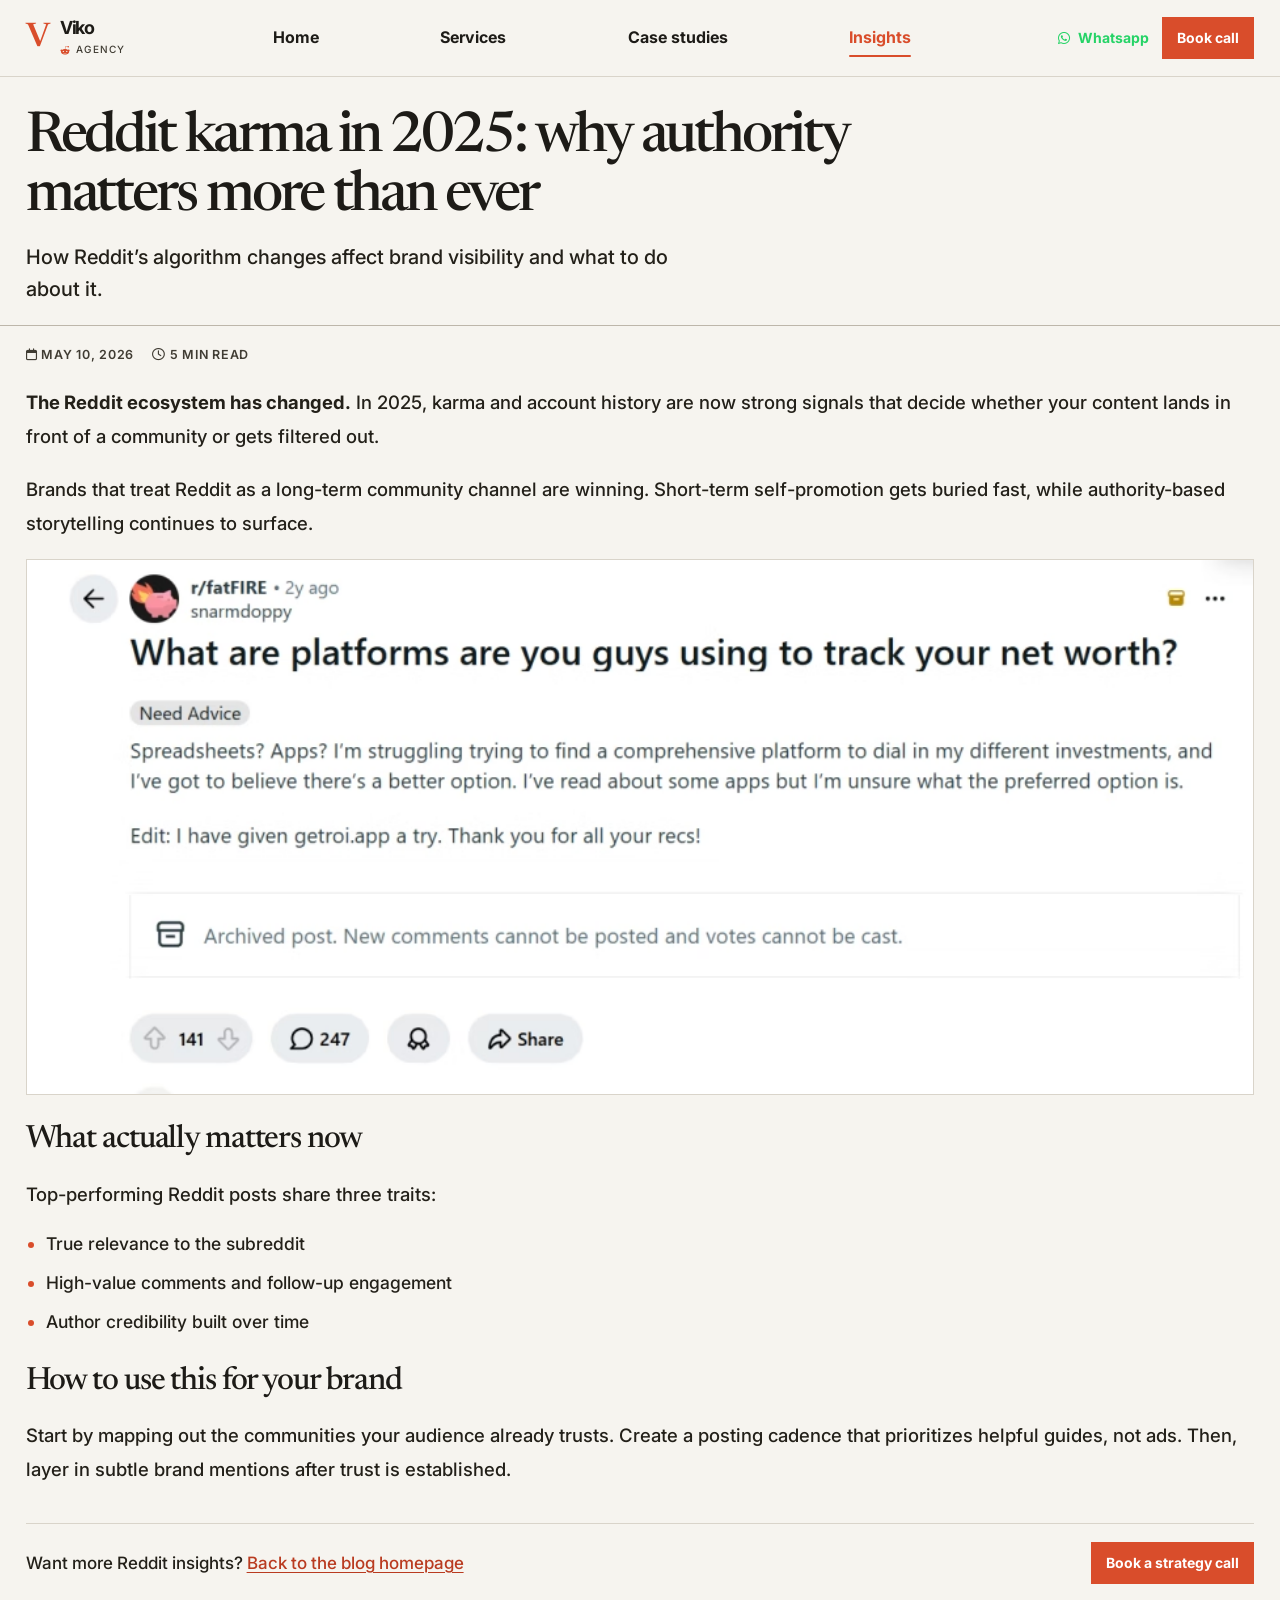
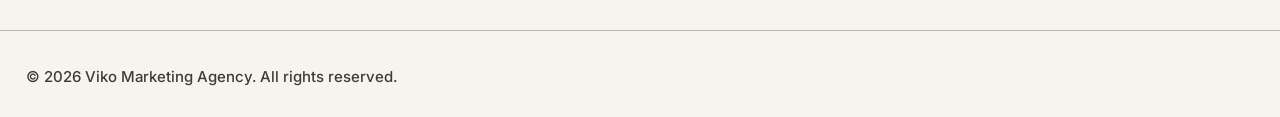
==== commit 4872aec8: "Batch: nav emphasis, bigger package panel, third package, blog catalog, footer - Navbar links 16px/7" ====
--- a/blog-post.html
+++ b/blog-post.html
@@ -37,7 +37,7 @@
             <nav class="primary-nav" aria-label="Main navigation">
                 <a href="index.html">Home</a>
                 <a href="index.html#capabilities">Services</a>
-                <a href="index.html#services">Case studies</a>
+                <a href="case-study.html">Case studies</a>
                 <a href="blog.html">Insights</a>
             </nav>
             <div class="header-actions">
--- a/styles.css
+++ b/styles.css
@@ -61,7 +61,7 @@
 .logo-text .tagline { display: flex; align-items: center; gap: 5px; margin-top: 4px; color: var(--muted); font-size: 10px; letter-spacing: .13em; text-transform: uppercase; }
 .tagline i { color: var(--accent); }
 .primary-nav { flex: 1 1 auto; display: flex; align-items: center; justify-content: space-evenly; gap: clamp(8px, 1vw, 14px); padding-inline: clamp(0px, 1vw, 16px); }
-.primary-nav a { position: relative; padding: 3px 0; color: var(--ink-soft); font-size: 14px; font-weight: 600; text-decoration: none; transition: color .16s ease; }
+.primary-nav a { position: relative; padding: 3px 0; color: var(--ink); font-size: 16px; font-weight: 700; text-decoration: none; transition: color .16s ease; }
 .primary-nav a::after { content: ''; position: absolute; left: 0; bottom: -2px; width: 100%; height: 2px; border-radius: 1px; background: var(--accent); transform: scaleX(0); transform-origin: left center; transition: transform .22s ease; }
 .primary-nav a:hover { color: var(--accent); }
 .primary-nav a:hover::after, .primary-nav a[aria-current="page"]::after { transform: scaleX(1); }
@@ -98,7 +98,7 @@
 
 /* Front page: one strong statement, compact proof, then useful detail. */
 .hero { padding: clamp(20px, 3vw, 32px) 0 20px; text-align: left; }
-.hero-grid { display: grid; grid-template-columns: minmax(0,1.2fr) minmax(330px,.8fr); align-items: center; gap: clamp(24px, 4vw, 48px); }
+.hero-grid { display: grid; grid-template-columns: minmax(0,1.1fr) minmax(360px,.9fr); align-items: center; gap: clamp(24px, 4vw, 48px); }
 .hero-title, .hero h1 {
     max-width: 900px;
     margin: 0 0 14px;
@@ -115,11 +115,11 @@
 .stat + .stat { padding-left: 20px; border-left: 1px solid var(--line); }
 .stat-number { color: var(--ink); font: 600 22px/1.2 var(--serif); letter-spacing: -.03em; }
 .stat-label { color: var(--muted); font-size: 13.5px; font-weight: 600; }
-.hero-visual { min-width: 0; max-width: 560px; justify-self: end; }
+.hero-visual { min-width: 0; max-width: 640px; justify-self: end; }
 .package-preview { padding: 0; border: 0; background: transparent; box-shadow: none; }
 .package-preview-header { padding: 0 0 14px; border-bottom: 1px solid var(--line-strong); }
 .eyebrow, .section-kicker { color: var(--accent); font-size: 12px; font-weight: 700; letter-spacing: .13em; text-transform: uppercase; }
-.package-preview h2 { margin: 7px 0 0; font: 500 23px/1.15 var(--serif); letter-spacing: -.025em; }
+.package-preview h2 { margin: 7px 0 0; font: 500 26px/1.15 var(--serif); letter-spacing: -.025em; }
 .package-count { display: none; }
 .package-preview-list { padding: 0; }
 .package-preview-item { display: grid; grid-template-columns: 1fr auto; gap: 2px 10px; padding: 12px 0; border-bottom: 1px solid var(--line); }
@@ -128,9 +128,9 @@
 a.package-preview-item:hover strong { color: var(--accent); }
 .package-preview-item strong, .package-preview-item span { display: block; }
 .package-preview-icon { display: none; }
-.package-preview-item strong { font-size: 14px; font-weight: 600; }
-.package-preview-item span { color: var(--muted); font-size: 13.5px; }
-.package-preview-price { grid-column: 2; grid-row: 1 / span 2; align-self: center; color: var(--ink-soft); font-size: 13.5px; white-space: nowrap; }
+.package-preview-item strong { font-size: 15px; font-weight: 600; }
+.package-preview-item span { color: var(--muted); font-size: 14.5px; }
+.package-preview-price { grid-column: 2; grid-row: 1 / span 2; align-self: center; color: var(--ink-soft); font-size: 15px; white-space: nowrap; }
 .package-preview > .btn { width: 100% !important; margin-top: 10px !important; }
 
 main > section { scroll-margin-top: 88px; }
@@ -168,7 +168,7 @@
 .why-card p { grid-column: auto; }
 
 .packages-section { border-block: 1px solid var(--line); background: var(--paper-deep); }
-.packages-grid { display: grid; grid-template-columns: repeat(2,minmax(0,1fr)); margin-top: 14px; border-top: 1px solid var(--line-strong); }
+.packages-grid { display: grid; grid-template-columns: repeat(3,minmax(0,1fr)); margin-top: 14px; border-top: 1px solid var(--line-strong); }
 .package-card { display: flex; flex-direction: column; padding: 18px 24px 14px; border: 0; border-radius: 0; border-top: 3px solid transparent; background: transparent; box-shadow: none; transition: background-color .18s ease, border-color .18s ease, transform .18s ease; }
 .package-card:hover { background: var(--paper); border-top-color: var(--accent); transform: translateY(-2px); }
 .package-card:hover h3 { color: var(--accent); }
@@ -228,9 +228,10 @@
 .catalog-list .service-thumb { width: 100%; height: 160px; object-fit: cover; object-position: top center; }
 .catalog-list .service-tile h3 { display: block; }
 .catalog-line { display: block; margin-top: 4px; color: var(--muted); font: 400 15.5px/1.4 var(--sans); letter-spacing: 0; }
+.catalog-list .blog-image { width: 100%; height: 160px; font-size: 34px; }
 .catalog-cta { margin-top: 18px; }
 .footer { padding: 18px 0 12px; border-top: 1px solid var(--line-strong); background: transparent; }
-.footer-grid { display: grid; grid-template-columns: 1.5fr 1fr 1fr 1fr; gap: 16px; }
+.footer-grid { display: grid; grid-template-columns: 1.4fr 1fr 1fr; gap: 16px; }
 .footer h3, .footer h4 { color: var(--ink); }
 .footer p, .footer li { color: var(--muted); font-size: 15px; }
 .footer a { color: var(--ink-soft); text-decoration: none; }
@@ -313,6 +314,7 @@
     .package-card.featured { border-color: var(--accent); }
     .package-summary { min-height: 0; }
     .footer-grid { grid-template-columns: repeat(2,minmax(0,1fr)); }
+    .footer-grid > div:first-child { grid-column: 1 / -1; }
 }
 
 @media (max-width: 640px) {
@@ -321,7 +323,7 @@
     .logo-icon { font-size: 29px; }
     .logo-text h1 { font-size: 16px; }
     .primary-nav { order: 3; flex: 1 0 100%; justify-content: space-between; gap: 7px; padding-inline: 0; padding-top: 9px; border-top: 1px solid var(--line); }
-    .primary-nav a { font-size: 12.5px; white-space: nowrap; }
+    .primary-nav a { font-size: 13.5px; white-space: nowrap; }
     .header-actions { margin-left: auto; }
     .header-actions .btn { min-height: 35px; padding: 7px 10px; font-size: 12px; white-space: nowrap; }
     .header-actions .btn-wa { display: none; }
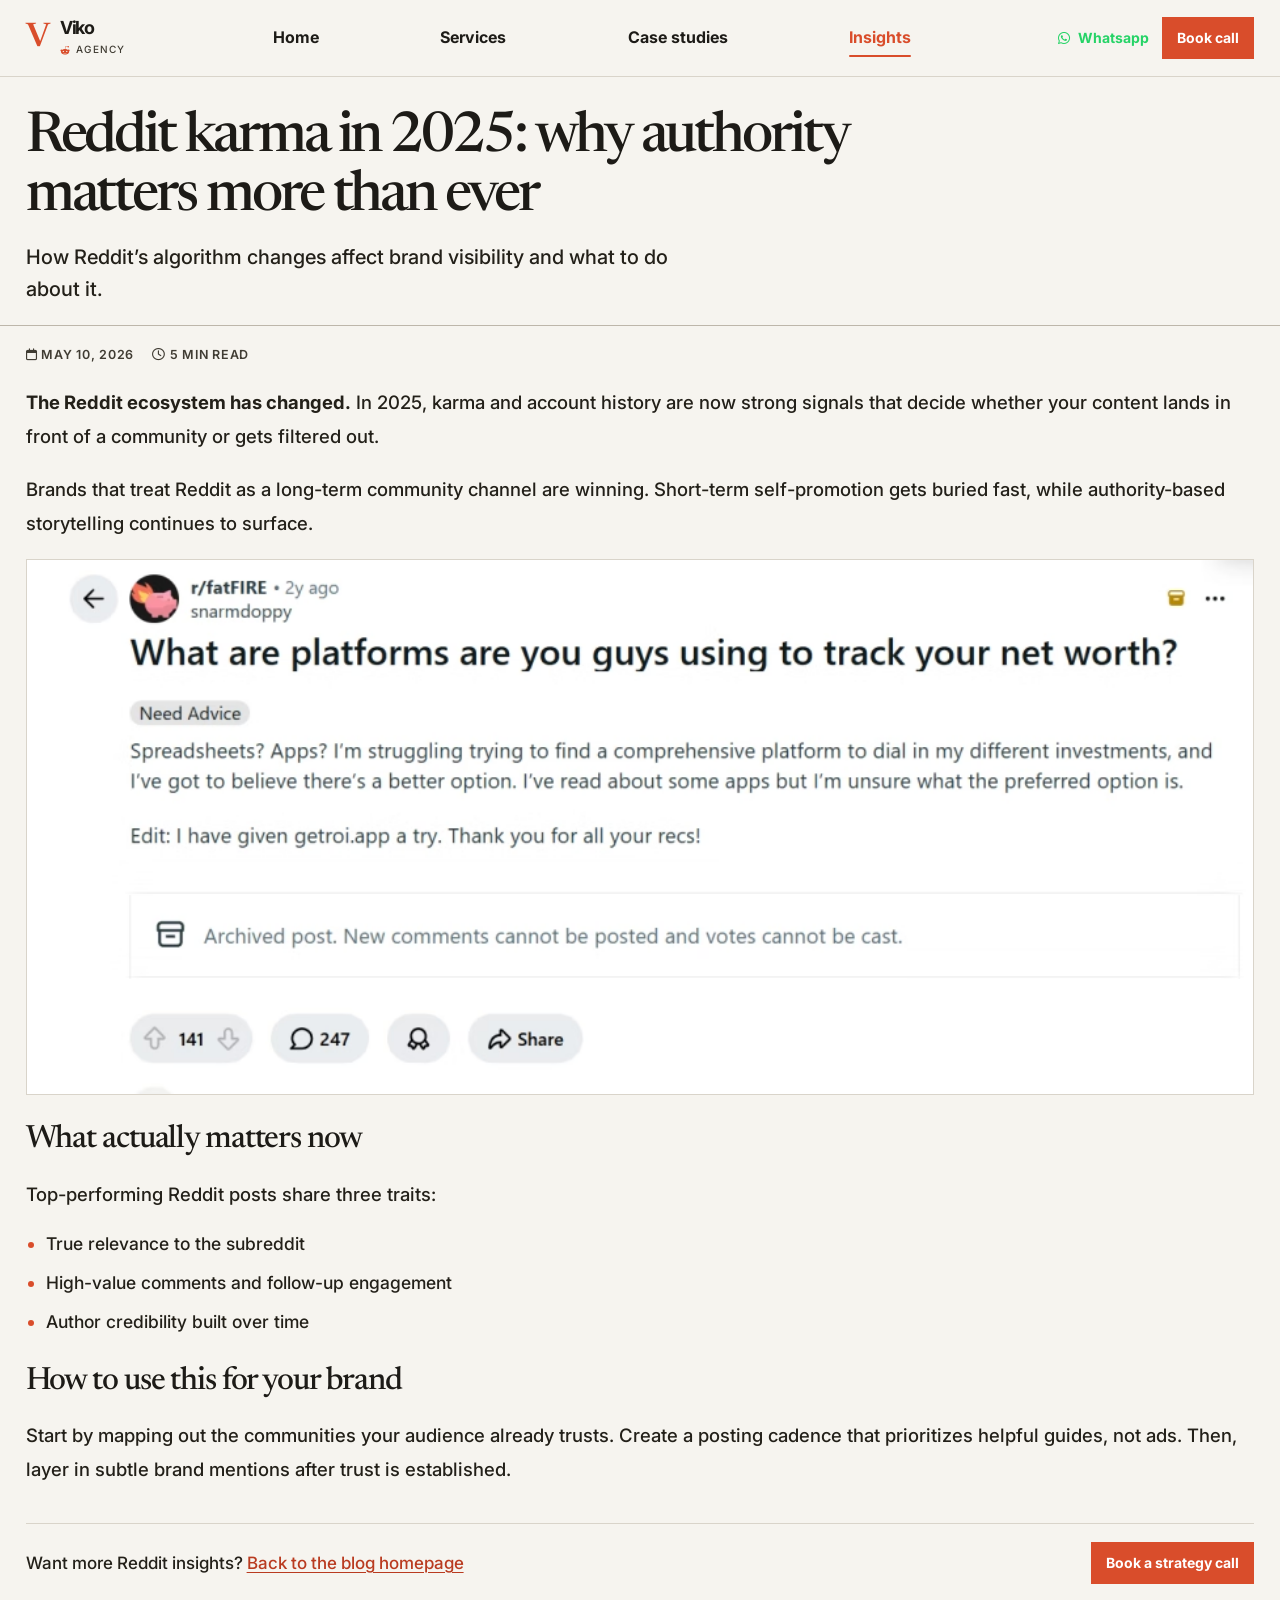
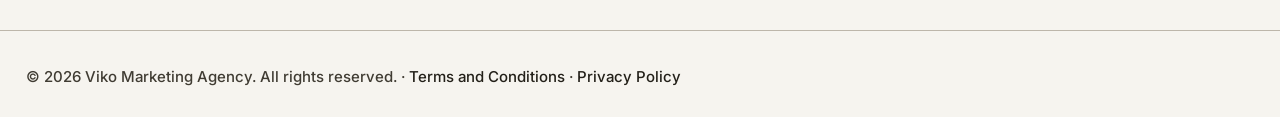
==== commit 7ca27965: "Terms & Conditions + Privacy Policy pages, footer legal links, form consent - terms.html: 27 section" ====
--- a/blog-post.html
+++ b/blog-post.html
@@ -68,7 +68,7 @@
 
     <footer class="footer">
         <div class="container">
-            <p>© 2026 Viko Marketing Agency. All rights reserved.</p>
+            <p>© 2026 Viko Marketing Agency. All rights reserved. · <a href="terms.html">Terms and Conditions</a> · <a href="privacy.html">Privacy Policy</a></p>
         </div>
     </footer>
 
--- a/styles.css
+++ b/styles.css
@@ -115,8 +115,8 @@
 .stat + .stat { padding-left: 20px; border-left: 1px solid var(--line); }
 .stat-number { color: var(--ink); font: 600 22px/1.2 var(--serif); letter-spacing: -.03em; }
 .stat-label { color: var(--muted); font-size: 13.5px; font-weight: 600; }
-.hero-visual { min-width: 0; max-width: 640px; justify-self: end; }
-.package-preview { padding: 0; border: 0; background: transparent; box-shadow: none; }
+.hero-visual { min-width: 0; width: 100%; max-width: 640px; justify-self: end; }
+.package-preview { padding: 0; border: 0; background: transparent; box-shadow: none; width: 100%; }
 .package-preview-header { padding: 0 0 14px; border-bottom: 1px solid var(--line-strong); }
 .eyebrow, .section-kicker { color: var(--accent); font-size: 12px; font-weight: 700; letter-spacing: .13em; text-transform: uppercase; }
 .package-preview h2 { margin: 7px 0 0; font: 500 26px/1.15 var(--serif); letter-spacing: -.025em; }
@@ -381,3 +381,35 @@
 @media (prefers-reduced-motion: reduce) {
     *, *::before, *::after { scroll-behavior: auto !important; animation-duration: .01ms !important; animation-iteration-count: 1 !important; transition-duration: .01ms !important; }
 }
+
+/* Legal pages (Terms & Conditions, Privacy Policy) */
+.legal-section { padding: clamp(22px, 3vw, 32px) 0 46px; }
+.legal-wrap { display: grid; grid-template-columns: 250px minmax(0,1fr); gap: clamp(28px, 4vw, 56px); align-items: start; max-width: 1120px; margin-inline: auto; }
+.legal-toc { position: sticky; top: 100px; max-height: calc(100vh - 124px); overflow: auto; margin: 0 0 20px; padding: 14px 18px 10px; border: 1px solid var(--line); background: var(--paper); }
+.legal-toc summary { display: none; padding: 4px 0 10px; color: var(--ink); cursor: pointer; font: 500 20px/1.3 var(--serif); list-style: none; }
+.legal-toc summary::-webkit-details-marker { display: none; }
+.legal-toc summary::after { content: '+'; float: right; color: var(--accent); font: 400 24px var(--sans); }
+.legal-toc[open] summary::after { content: '−'; }
+.legal-toc .toc-title { margin: 2px 0 8px; color: var(--ink); font: 500 20px/1.3 var(--serif); }
+.legal-toc .toc-nav a { display: block; padding: 5px 0; color: var(--ink-soft); font-size: 13.5px; line-height: 1.4; text-decoration: none; border-bottom: 1px solid transparent; }
+.legal-toc .toc-nav a:hover { color: var(--accent); }
+.legal-content { max-width: 760px; }
+.legal-content h2 { margin: 30px 0 10px; color: var(--ink); font: 500 25px/1.2 var(--serif); letter-spacing: -.02em; }
+.legal-content p { margin: 0 0 10px; color: var(--ink-soft); font-size: 16.5px; line-height: 1.75; }
+.legal-content ul { display: grid; gap: 6px; margin: 8px 0 14px; padding-left: 20px; color: var(--ink-soft); font-size: 16.5px; line-height: 1.7; }
+.legal-content li::marker { color: var(--accent); }
+.legal-content a { color: var(--accent-dark); text-decoration-thickness: 1px; text-underline-offset: 3px; }
+.legal-summary { margin: 0 0 26px; padding: 18px 20px; border: 1px solid var(--line-strong); background: var(--paper-deep); }
+.legal-summary h2 { margin: 0 0 8px !important; font-size: 21px; }
+.legal-summary ul { color: var(--ink-soft); }
+.legal-table { width: 100%; border-collapse: collapse; margin: 10px 0 18px; }
+.legal-table th, .legal-table td { padding: 9px 12px; border: 1px solid var(--line); vertical-align: top; text-align: left; font-size: 15px; color: var(--ink-soft); line-height: 1.6; }
+.legal-table thead th { background: var(--paper-deep); color: var(--ink); font-weight: 600; }
+
+@media (max-width: 900px) {
+    .legal-wrap { grid-template-columns: 1fr; }
+    .legal-toc { position: static; max-height: none; }
+    .legal-toc summary { display: block; }
+    .legal-toc .toc-title { display: none; }
+    .legal-content h2 { margin-top: 24px; }
+}
